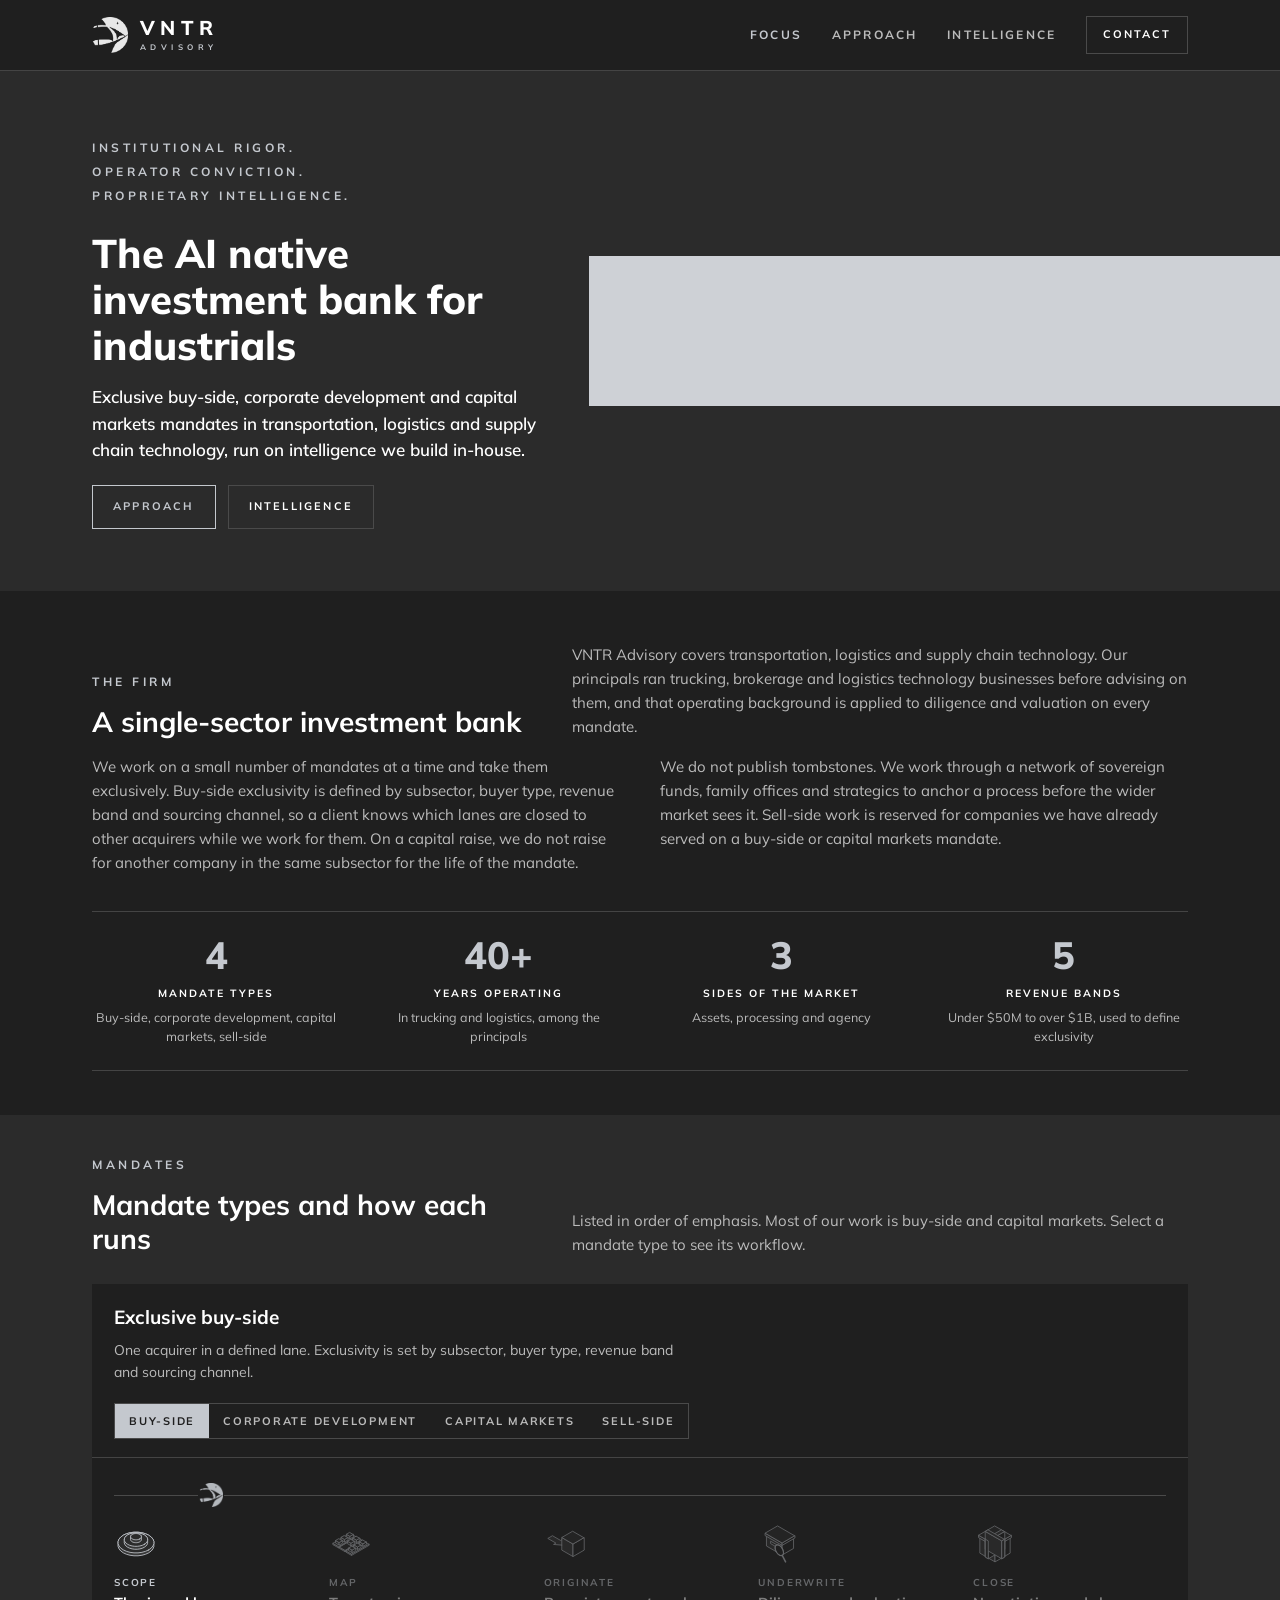
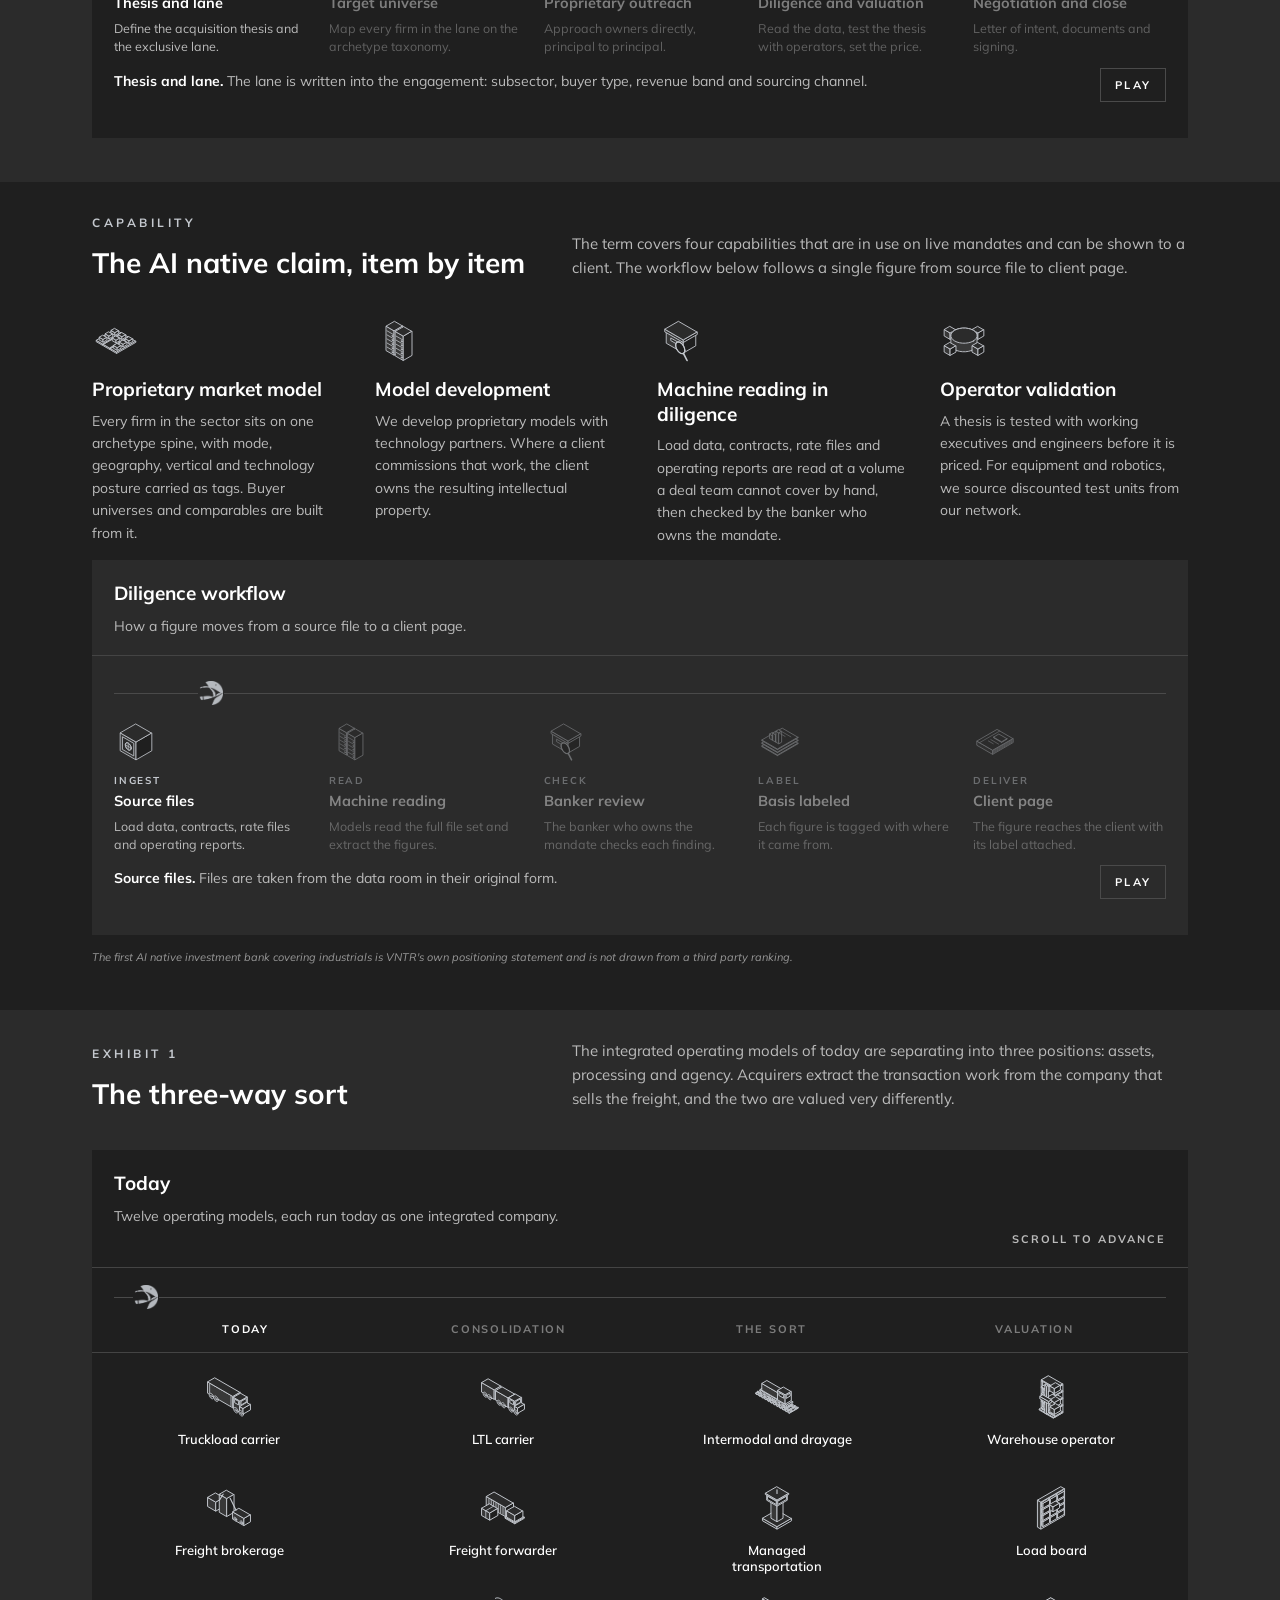
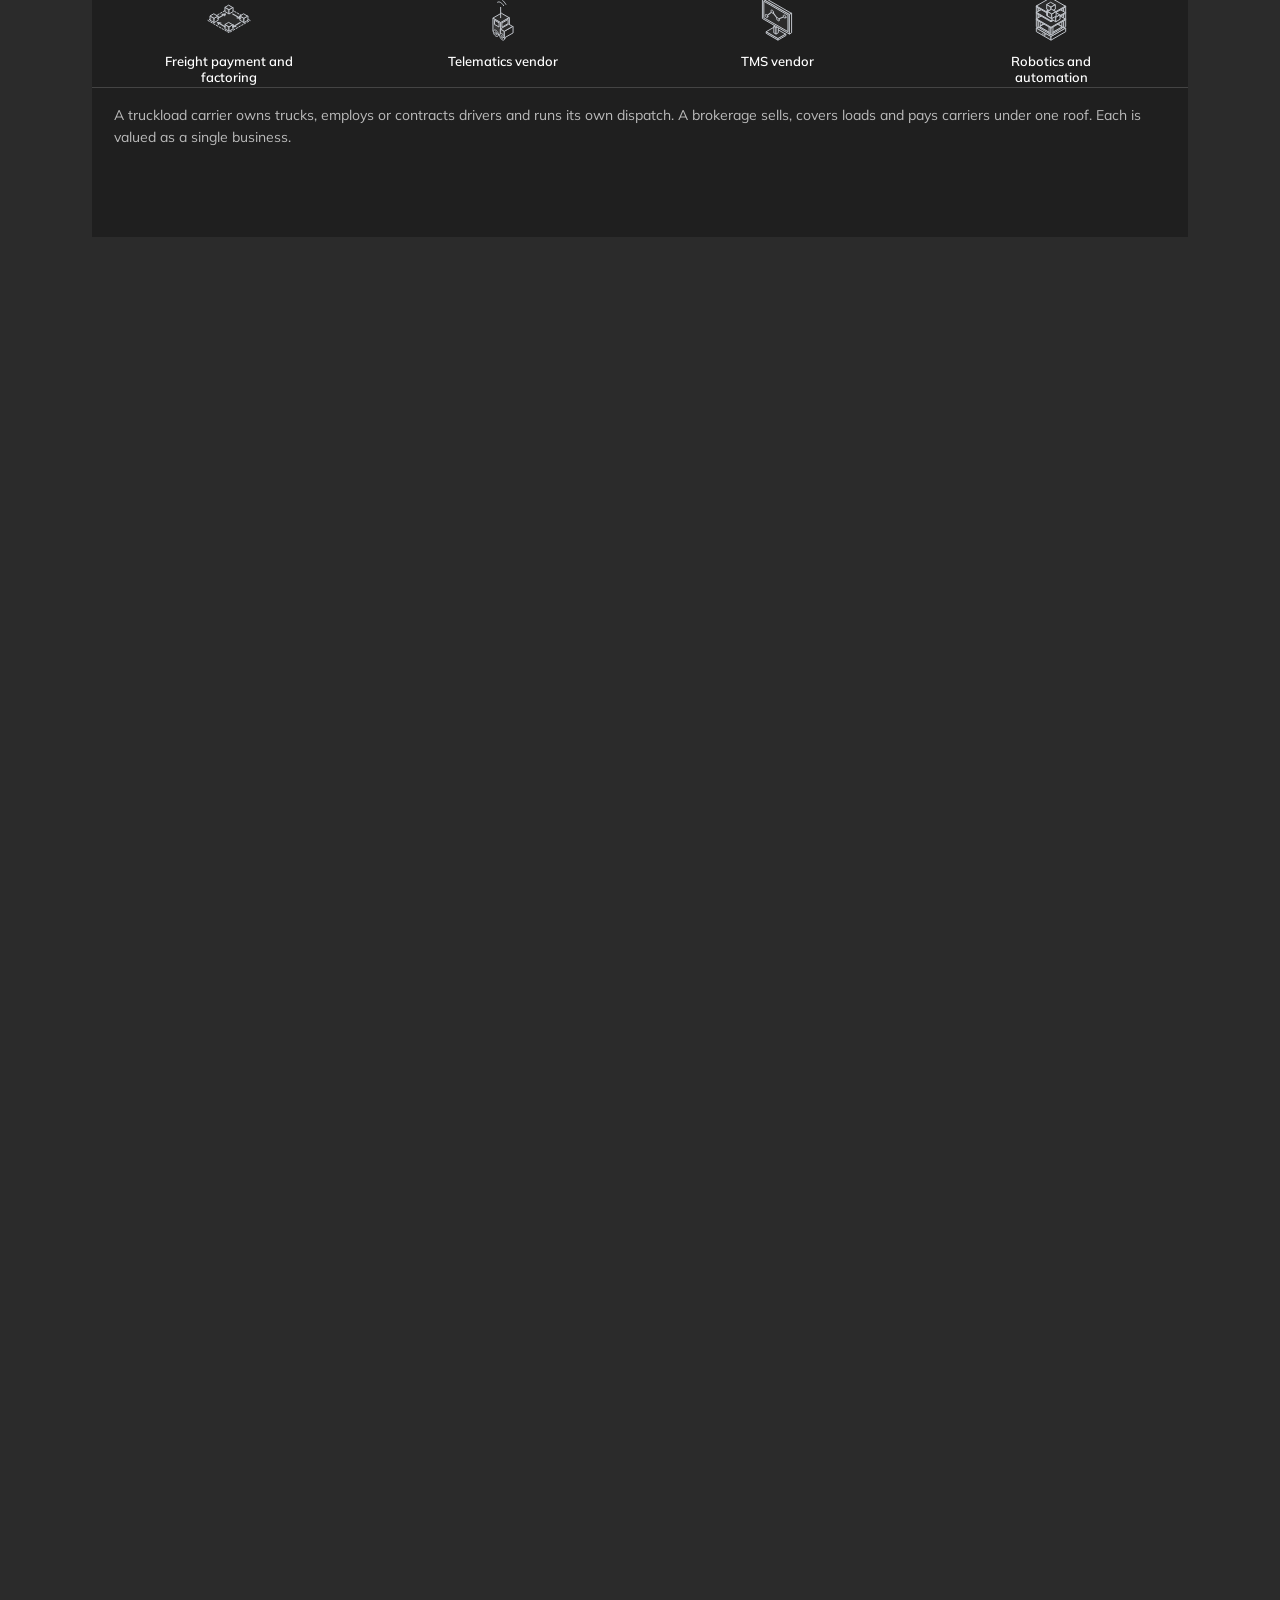
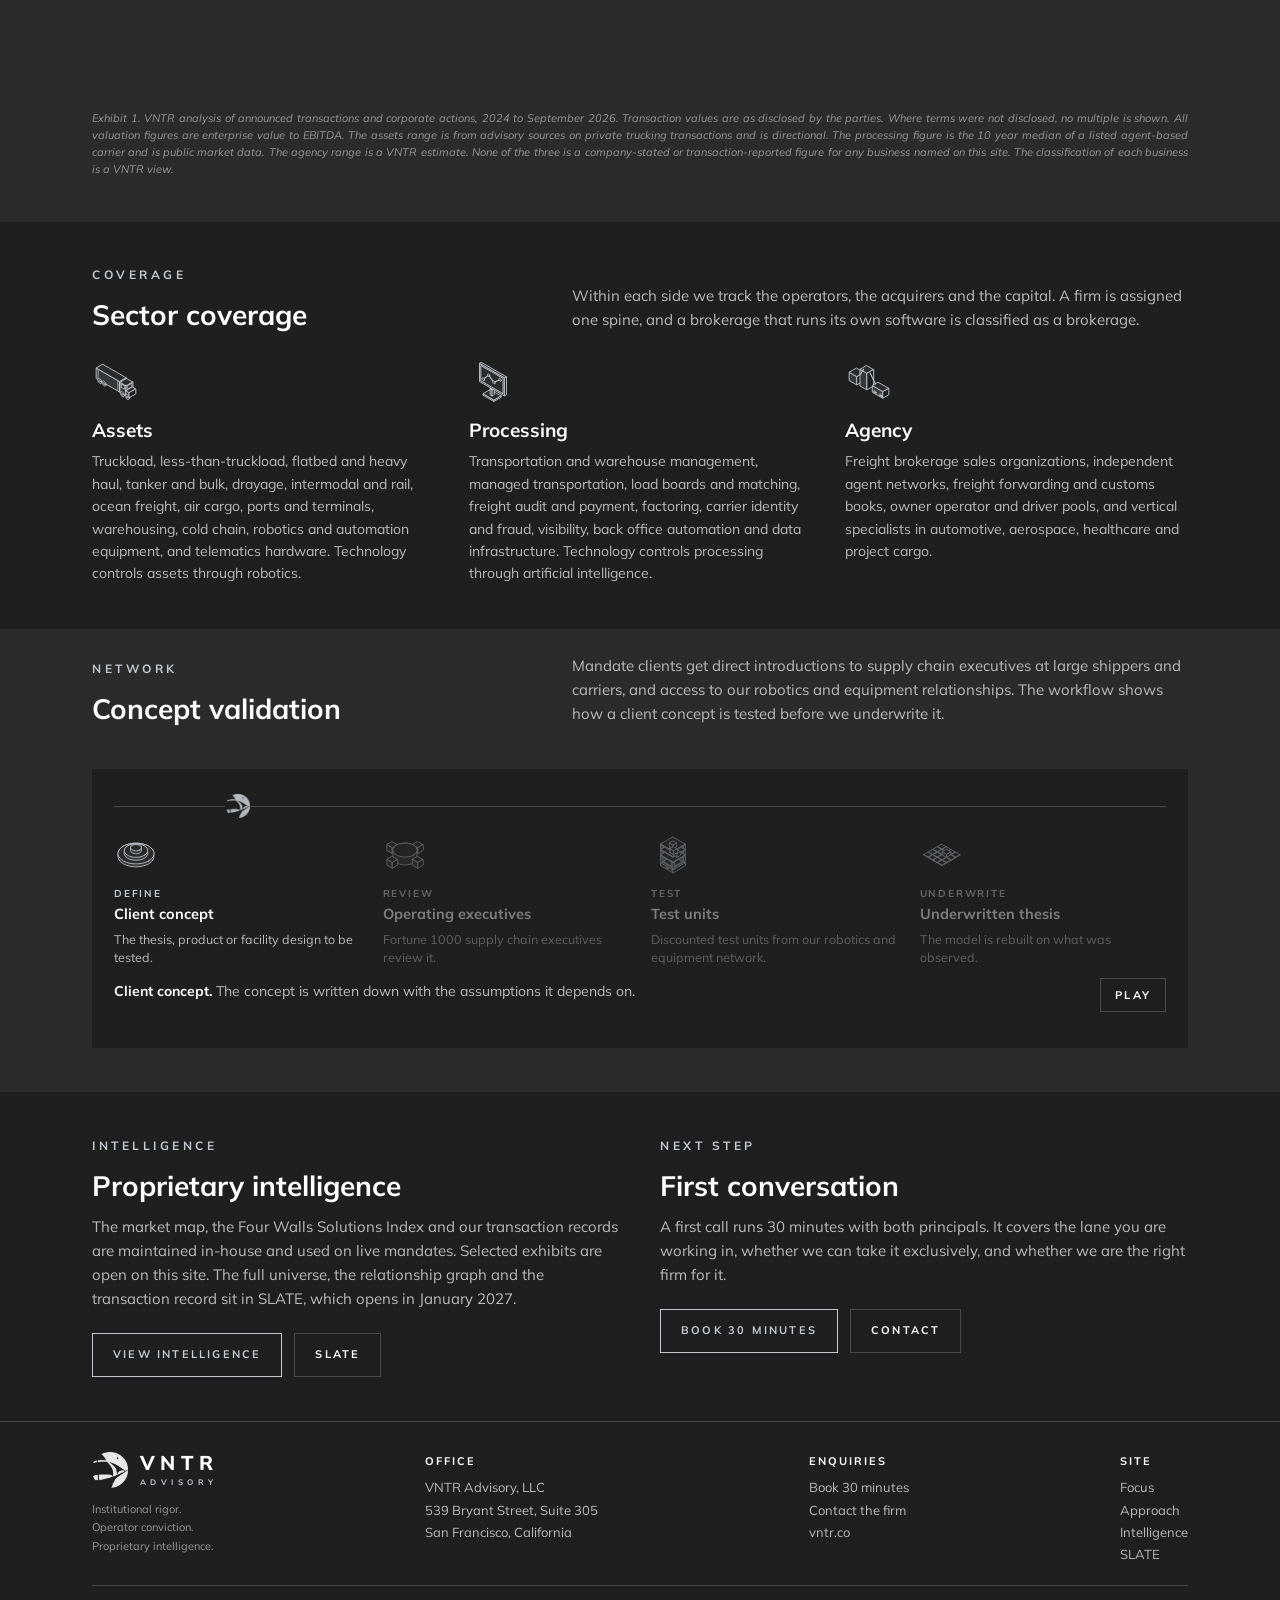
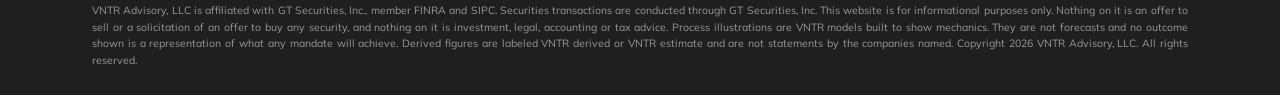
==== index.html @ df198f4b "Add files via upload" ====
<!DOCTYPE html>
<html lang="en">
<head>
<meta charset="utf-8">
<meta name="viewport" content="width=device-width, initial-scale=1">
<title>VNTR Advisory</title>
<meta name="description" content="VNTR Advisory is an AI native investment bank covering industrials: transportation, logistics and supply chain technology. Exclusive buy-side, corporate development and capital markets mandates.">
<meta name="author" content="VNTR Advisory, LLC">
<link rel="icon" href="assets/logos/vntr_emblem_platinum.png">
<link rel="stylesheet" href="site.css">
</head>
<body>
<header class="nav"></header>

<div class="hero" id="hero">
  <div class="hero-ship" id="hero-ship"><video src="assets/motion/vntr_ship_rotating.mp4" autoplay muted loop playsinline></video><span class="tint"></span></div>
  <div class="hero-in">
    <div class="hero-copy" id="hero-copy">
      <p class="tag"><span>Institutional rigor.</span><span>Operator conviction.</span><span>Proprietary intelligence.</span></p>
      <h1>The AI native investment bank for industrials</h1>
      <p class="lead">Exclusive buy-side, corporate development and capital markets mandates in transportation, logistics and supply chain technology, run on intelligence we build in-house.</p>
      <div class="btns">
        <a class="btn" href="approach.html">Approach</a>
        <a class="btn q" href="intelligence.html">Intelligence</a>
      </div>
    </div>
  </div>
</div>

<section class="g-ink">
  <div class="wrap">
    <div class="head">
      <div><p class="label">The firm</p><h2>A single-sector investment bank</h2></div>
      <div><p>VNTR Advisory covers transportation, logistics and supply chain technology. Our principals ran trucking, brokerage and logistics technology businesses before advising on them, and that operating background is applied to diligence and valuation on every mandate.</p></div>
    </div>
    <div class="two">
      <p>We work on a small number of mandates at a time and take them exclusively. Buy-side exclusivity is defined by subsector, buyer type, revenue band and sourcing channel, so a client knows which lanes are closed to other acquirers while we work for them. On a capital raise, we do not raise for another company in the same subsector for the life of the mandate.</p>
      <p>We do not publish tombstones. We work through a network of sovereign funds, family offices and strategics to anchor a process before the wider market sees it. Sell-side work is reserved for companies we have already served on a buy-side or capital markets mandate.</p>
    </div>
    <div class="row c4 stats" style="margin-top:22px">
      <div class="pn stat"><div class="n" data-count="4">4</div><div class="l">Mandate types</div><div class="d">Buy-side, corporate development, capital markets, sell-side</div></div>
      <div class="pn stat"><div class="n" data-count="40" data-suffix="+">40+</div><div class="l">Years operating</div><div class="d">In trucking and logistics, among the principals</div></div>
      <div class="pn stat"><div class="n" data-count="3">3</div><div class="l">Sides of the market</div><div class="d">Assets, processing and agency</div></div>
      <div class="pn stat"><div class="n" data-count="5">5</div><div class="l">Revenue bands</div><div class="d">Under $50M to over $1B, used to define exclusivity</div></div>
    </div>
  </div>
</section>

<section class="g-char">
  <div class="wrap">
    <div class="head">
      <div><p class="label">Mandates</p><h2>Mandate types and how each runs</h2></div>
      <div><p>Listed in order of emphasis. Most of our work is buy-side and capital markets. Select a mandate type to see its workflow.</p></div>
    </div>
    <div class="ex">
      <div class="ex-head">
        <div><div class="ex-title" id="md-title">Exclusive buy-side</div><div class="ex-cap" id="md-cap"></div></div>
        <div class="seg" id="md-tabs">
          <button data-m="buy" class="on">Buy-side</button>
          <button data-m="corp">Corporate development</button>
          <button data-m="cap">Capital markets</button>
          <button data-m="sell">Sell-side</button>
        </div>
      </div>
      <div class="ex-body"><div id="md-flow"></div></div>
    </div>
  </div>
</section>

<section class="g-ink">
  <div class="wrap">
    <div class="head">
      <div><p class="label">Capability</p><h2>The AI native claim, item by item</h2></div>
      <div><p>The term covers four capabilities that are in use on live mandates and can be shown to a client. The workflow below follows a single figure from source file to client page.</p></div>
    </div>
    <div class="row c4">
      <div class="pn"><img class="ic" src="assets/icons/market-map.svg" alt=""><h3>Proprietary market model</h3><p>Every firm in the sector sits on one archetype spine, with mode, geography, vertical and technology posture carried as tags. Buyer universes and comparables are built from it.</p></div>
      <div class="pn"><img class="ic" src="assets/icons/ai-and-data-infrastructure.svg" alt=""><h3>Model development</h3><p>We develop proprietary models with technology partners. Where a client commissions that work, the client owns the resulting intellectual property.</p></div>
      <div class="pn"><img class="ic" src="assets/icons/due-diligence.svg" alt=""><h3>Machine reading in diligence</h3><p>Load data, contracts, rate files and operating reports are read at a volume a deal team cannot cover by hand, then checked by the banker who owns the mandate.</p></div>
      <div class="pn"><img class="ic" src="assets/icons/management-meeting.svg" alt=""><h3>Operator validation</h3><p>A thesis is tested with working executives and engineers before it is priced. For equipment and robotics, we source discounted test units from our network.</p></div>
    </div>
    <div class="ex" style="margin-top:14px">
      <div class="ex-head"><div><div class="ex-title">Diligence workflow</div><div class="ex-cap" style="min-height:0">How a figure moves from a source file to a client page.</div></div></div>
      <div class="ex-body"><div id="dd-flow"></div></div>
    </div>
    <p class="src">The first AI native investment bank covering industrials is VNTR's own positioning statement and is not drawn from a third party ranking.</p>
  </div>
</section>

<section class="g-char" id="sort-sec">
  <div class="wrap">
    <div class="head">
      <div><p class="label">Exhibit 1</p><h2>The three-way sort</h2></div>
      <div><p>The integrated operating models of today are separating into three positions: assets, processing and agency. Acquirers extract the transaction work from the company that sells the freight, and the two are valued very differently.</p></div>
    </div>
  </div>
  <div class="pin" id="sx-pin">
    <div class="pin-in"><div class="wrap">
      <div class="ex" id="sx">
        <div class="ex-head">
          <div><div class="ex-title" id="sx-title">Today</div><div class="ex-cap" id="sx-cap"></div></div>
          <div class="ctl">
            <span class="pin-hint">Scroll to advance</span>
            <button class="btn q pin-off-only" id="sx-play" style="padding:9px 14px">Play</button>
          </div>
        </div>
        <div class="sx-nav">
          <div class="flow-track" id="sx-track"><img class="flow-token" id="sx-token" src="assets/logos/vntr_emblem_platinum.png" alt=""></div>
          <div class="sx-labels" id="sx-steps">
            <button data-s="0" class="on">Today</button><button data-s="1">Consolidation</button><button data-s="2">The sort</button><button data-s="3">Valuation</button>
          </div>
        </div>
        <div class="sx-stage" id="sx-stage"></div>
        <div class="sx-foot" id="sx-foot"></div>
      </div>
    </div></div>
  </div>
  <div class="wrap">
    <p class="src">Exhibit 1. VNTR analysis of announced transactions and corporate actions, 2024 to September 2026. Transaction values are as disclosed by the parties. Where terms were not disclosed, no multiple is shown. All valuation figures are enterprise value to EBITDA. The assets range is from advisory sources on private trucking transactions and is directional. The processing figure is the 10 year median of a listed agent-based carrier and is public market data. The agency range is a VNTR estimate. None of the three is a company-stated or transaction-reported figure for any business named on this site. The classification of each business is a VNTR view.</p>
  </div>
</section>

<section class="g-ink">
  <div class="wrap">
    <div class="head">
      <div><p class="label">Coverage</p><h2>Sector coverage</h2></div>
      <div><p>Within each side we track the operators, the acquirers and the capital. A firm is assigned one spine, and a brokerage that runs its own software is classified as a brokerage.</p></div>
    </div>
    <div class="row c3">
      <div class="pn"><img class="ic" src="assets/icons/truckload.svg" alt=""><h3>Assets</h3><p>Truckload, less-than-truckload, flatbed and heavy haul, tanker and bulk, drayage, intermodal and rail, ocean freight, air cargo, ports and terminals, warehousing, cold chain, robotics and automation equipment, and telematics hardware. Technology controls assets through robotics.</p></div>
      <div class="pn"><img class="ic" src="assets/icons/transportation-management.svg" alt=""><h3>Processing</h3><p>Transportation and warehouse management, managed transportation, load boards and matching, freight audit and payment, factoring, carrier identity and fraud, visibility, back office automation and data infrastructure. Technology controls processing through artificial intelligence.</p></div>
      <div class="pn"><img class="ic" src="assets/icons/freight-brokerage-and-3pl.svg" alt=""><h3>Agency</h3><p>Freight brokerage sales organizations, independent agent networks, freight forwarding and customs books, owner operator and driver pools, and vertical specialists in automotive, aerospace, healthcare and project cargo.</p></div>
    </div>
  </div>
</section>

<section class="g-char">
  <div class="wrap">
    <div class="head">
      <div><p class="label">Network</p><h2>Concept validation</h2></div>
      <div><p>Mandate clients get direct introductions to supply chain executives at large shippers and carriers, and access to our robotics and equipment relationships. The workflow shows how a client concept is tested before we underwrite it.</p></div>
    </div>
    <div class="ex">
      <div class="ex-body"><div id="val-flow"></div></div>
    </div>
  </div>
</section>

<section class="g-ink" id="cta">
  <div class="wrap">
    <div class="two">
      <div>
        <p class="label">Intelligence</p>
        <h2>Proprietary intelligence</h2>
        <p>The market map, the Four Walls Solutions Index and our transaction records are maintained in-house and used on live mandates. Selected exhibits are open on this site. The full universe, the relationship graph and the transaction record sit in SLATE, which opens in January 2027.</p>
        <div class="btns"><a class="btn" href="intelligence.html">View intelligence</a><a class="btn q" href="https://slate.vntr.co">SLATE</a></div>
      </div>
      <div>
        <p class="label">Next step</p>
        <h2>First conversation</h2>
        <p>A first call runs 30 minutes with both principals. It covers the lane you are working in, whether we can take it exclusively, and whether we are the right firm for it.</p>
        <div class="btns"><a class="btn" id="book" href="#">Book 30 minutes</a><a class="btn q" href="contact.html">Contact</a></div>
      </div>
    </div>
  </div>
</section>

<footer></footer>
<script src="site.js"></script>
<script src="home.js"></script>
</body>
</html>
---- site.css ----
@import url('https://fonts.googleapis.com/css2?family=Mulish:ital,wght@0,400;0,600;0,700;0,800;1,400&display=swap');

:root{
  --ink:#1F1F1F; --charcoal:#2B2B2B; --panel:#383838; --platinum:#C4C8CE; --pewter:#6E737B;
  --graphite:#4A4A4A; --white:#FFFFFF; --lgray:#BBBBBB; --mgray:#999999; --rule:#444444;
  --maxw:1160px; --gap:14px;
}
*{box-sizing:border-box}
html{scroll-behavior:smooth; overflow-x:clip}
body{margin:0; background:var(--ink); color:var(--white); font-family:'Mulish',Calibri,sans-serif;
  font-size:15px; line-height:1.6; font-weight:400; -webkit-font-smoothing:antialiased}
img,svg,video{display:block; max-width:100%}
a{color:inherit; text-decoration:none}
.wrap{max-width:var(--maxw); margin:0 auto; padding:0 32px}

/* type scale: brand web table */
h1{font-size:40px; font-weight:800; line-height:1.15; margin:0 0 16px}
h2{font-size:28px; font-weight:700; line-height:1.22; margin:0 0 12px}
h3{font-size:19px; font-weight:700; line-height:1.3; margin:0 0 8px}
p{margin:0 0 14px; color:var(--lgray)}
.label{font-size:12px; font-weight:700; letter-spacing:3.5px; text-transform:uppercase; color:var(--platinum); margin:0 0 14px}
.lead{font-size:17px; font-weight:600; color:var(--white); line-height:1.55}
.cap{font-size:11px; color:var(--mgray); line-height:1.55}
strong,b{color:var(--white); font-weight:700}
/* footnotes, sources, disclosures: full measure, justified */
.src{font-size:11px; font-style:italic; color:var(--mgray); line-height:1.55; margin:14px 0 0;
  text-align:justify; hyphens:auto; -webkit-hyphens:auto; max-width:none}

/* grounds alternate charcoal and ink */
section{padding:44px 0}
.g-char{background:var(--charcoal)}
.g-ink{background:var(--ink)}
.head{display:grid; grid-template-columns:5fr 7fr; gap:40px; align-items:end; margin-bottom:24px}
.head h2{margin:0}
.head-d{display:grid; grid-template-columns:5fr 7fr; gap:40px; align-items:end; grid-column:1 / -1; will-change:transform}
.head p:last-child{margin-bottom:0}
.two{display:grid; grid-template-columns:1fr 1fr; gap:40px; align-items:start}

/* panels: whitespace separates, no hairline grids */
.row{display:grid; gap:var(--gap)}
.c2{grid-template-columns:repeat(2,1fr)} .c3{grid-template-columns:repeat(3,1fr)} .c4{grid-template-columns:repeat(4,1fr)}
.pn{background:var(--panel); padding:22px}
.g-char .pn.dk, .pn.dk{background:var(--ink)}
.pn p{font-size:14px; margin:0; color:var(--lgray)}
.pn .ic{width:44px; height:44px; margin-bottom:14px}
.pn .cap{color:var(--lgray)}

/* stat tiles: centered */
.stat{text-align:center; padding:24px 18px}
.stat .n{font-size:38px; font-weight:800; color:var(--platinum); line-height:1.05}
.stat .l{font-size:10.5px; font-weight:700; letter-spacing:2px; text-transform:uppercase; color:var(--white); margin-top:10px}
.stat .d{font-size:12.5px; color:var(--lgray); margin-top:6px; line-height:1.5}

/* emblem bullets */
.bul{display:flex; gap:12px; align-items:flex-start; margin-bottom:16px}
.bul:last-child{margin-bottom:0}
.bul img{width:11px; height:11px; margin-top:6px; flex:none}
.bul b{display:block}
.bul span{font-size:14px; color:var(--lgray)}

/* buttons */
.btn{display:inline-block; border:1px solid var(--platinum); color:var(--platinum); background:none; cursor:pointer;
  font-family:inherit; font-size:11px; font-weight:700; letter-spacing:.2em; text-transform:uppercase; padding:12px 20px}
.btn:hover{background:var(--platinum); color:var(--ink)}
.btn.q{border-color:var(--graphite); color:var(--white)}
.btn.q:hover{background:none; border-color:var(--platinum); color:var(--platinum)}
.btns{display:flex; gap:12px; flex-wrap:wrap; margin-top:22px}
.seg{display:inline-flex; flex-wrap:wrap; border:1px solid var(--graphite)}
.seg button{background:none; border:none; cursor:pointer; font-family:inherit; color:var(--lgray);
  font-size:11px; font-weight:700; letter-spacing:.16em; text-transform:uppercase; padding:10px 14px}
.seg button.on{background:var(--platinum); color:var(--ink)}
.ctl{display:flex; gap:10px; flex-wrap:wrap; align-items:center}

/* nav */
header.nav{position:sticky; top:0; z-index:50; background:var(--ink); border-bottom:1px solid var(--rule)}
.nav-in{max-width:var(--maxw); margin:0 auto; padding:16px 32px; display:flex; justify-content:space-between; align-items:center}
.nav-links{display:flex; gap:30px; align-items:center}
.nav-links a{font-size:12px; font-weight:700; letter-spacing:.18em; text-transform:uppercase; color:var(--lgray)}
.nav-links a:hover{color:var(--white)} .nav-links a.on{color:var(--platinum)}
.nav-links a.cta{border:1px solid var(--graphite); padding:9px 16px; color:var(--white); font-size:11px}
.nav-links a.cta:hover{border-color:var(--platinum)}
.nav-toggle{display:none; background:none; border:1px solid var(--graphite); color:var(--white); font-family:inherit;
  font-size:11px; font-weight:700; letter-spacing:.16em; text-transform:uppercase; padding:8px 12px; cursor:pointer}
.lockup{display:flex; align-items:center; gap:12px}
.lockup img{width:36px; height:36px}
.lk{display:inline-flex; flex-direction:column}
.lk-v{font-size:20px; font-weight:800; letter-spacing:.27em; margin-right:-.27em; line-height:1; color:var(--white)}
.lk-a{display:flex; justify-content:space-between; margin-top:5px; font-size:8px; font-weight:700; line-height:1; color:var(--platinum)}

/* hero */
.hero{position:relative; background:var(--charcoal); overflow:hidden}
.hero-in{position:relative; max-width:var(--maxw); margin:0 auto; padding:64px 32px 60px; min-height:520px; display:flex; align-items:center}
.hero-copy{max-width:42%; position:relative; z-index:2}
.hero .tag{font-size:12px; font-weight:700; letter-spacing:3.5px; text-transform:uppercase; color:var(--platinum); line-height:2; margin:0 0 22px}
.hero .tag span{display:block}
.hero-ship{position:absolute; right:0; top:50%; transform:translateY(-50%); width:54%; isolation:isolate; mix-blend-mode:screen; pointer-events:none}
.hero-ship .tint{position:absolute; inset:0; background:var(--platinum); mix-blend-mode:multiply}

/* tables */
.tscroll{overflow-x:auto}
table{width:100%; border-collapse:collapse; font-size:13.5px}
th{text-align:left; font-size:11px; font-weight:700; letter-spacing:1.6px; text-transform:uppercase; color:var(--platinum);
  padding:0 16px 10px 0; border-bottom:1px solid var(--graphite)}
td{padding:12px 16px 12px 0; border-bottom:1px solid var(--rule); color:var(--lgray); vertical-align:top}
td b{color:var(--white)}

/* exhibit frame */
.ex{background:var(--ink)}
.g-ink .ex{background:var(--charcoal)}
.ex-head{padding:18px 22px; display:flex; justify-content:space-between; gap:20px; flex-wrap:wrap; align-items:flex-end; border-bottom:1px solid var(--rule)}
.ex-body{padding:22px}
.ex-cap{font-size:14px; color:var(--lgray); max-width:70ch; min-height:44px}
.ex-title{font-size:19px; font-weight:700; margin:0 0 6px}

/* workflow animation */
.flow-track{position:relative; height:30px; margin:0 0 12px}
.flow-track::before{content:""; position:absolute; left:0; right:0; top:50%; height:1px; background:var(--graphite)}
.flow-token{position:absolute; top:50%; width:26px; height:26px; transform:translate(-50%,-50%); transition:left .8s cubic-bezier(.4,0,.2,1);
  background:var(--ink); padding:1px}
.g-ink .flow-token{background:var(--charcoal)}
.flow-steps{display:grid; gap:10px}
.fs{background:var(--panel); padding:16px 14px; border:1px solid var(--panel); opacity:.55; cursor:pointer;
  transition:opacity .45s ease, border-color .45s ease; text-align:left; font-family:inherit; color:inherit}
.fs.seen{opacity:.8}
.fs.on{opacity:1; border-color:var(--platinum)}
.fs img{width:40px; height:40px; margin-bottom:10px}
.fs .tg{font-size:10px; font-weight:700; letter-spacing:1.8px; text-transform:uppercase; color:var(--platinum); margin-bottom:5px}
.fs .nm{font-size:14.5px; font-weight:700; color:var(--white); line-height:1.3}
.fs .ds{font-size:12.5px; color:var(--lgray); margin-top:6px; line-height:1.45}
.flow-note{margin-top:14px; font-size:14px; color:var(--white); min-height:46px}
.flow-note span{color:var(--lgray)}

/* three-way sort */
.sx-stage{position:relative; z-index:2; width:100%; overflow:hidden; transition:height .6s ease; transform-origin:50% 50%; will-change:transform}
.sx-colh{position:absolute; top:0; padding:16px 16px 0; opacity:0; transition:opacity .5s ease}
.sx-colh.on{opacity:1}
.sx-colh b{display:block; font-size:12px; letter-spacing:3.5px; text-transform:uppercase; color:var(--platinum)}
.sx-colh i{display:block; font-style:normal; font-size:12px; color:var(--lgray); margin-top:6px; line-height:1.45}
.sx-band{position:absolute; top:0; bottom:0; background:var(--panel); opacity:0; transition:opacity .5s ease, left .9s cubic-bezier(.4,0,.2,1), width .9s cubic-bezier(.4,0,.2,1), top .9s ease, height .9s ease}
.sx-band.on{opacity:1}
.sx-node{position:absolute; left:0; top:0; width:104px; margin-left:-52px; text-align:center; opacity:0;
  transition:transform 1s cubic-bezier(.4,0,.2,1), opacity .55s ease}
.sx-node img{width:40px; height:40px; margin:0 auto 6px}
.sx-node span{display:block; font-size:11.5px; font-weight:600; line-height:1.25; color:var(--white)}
.sx-node em{display:block; font-style:normal; font-size:9px; font-weight:700; letter-spacing:1.6px; text-transform:uppercase;
  color:var(--platinum); margin-top:4px; opacity:0; transition:opacity .4s ease}
.sx-par{width:150px; margin-left:-75px; opacity:1}
.sx-par img{width:52px; height:52px; margin-bottom:8px}
.sx-par span{font-size:13px}
.sx-par.off{opacity:0}
.sx-kid.on{opacity:1}
.sx-kid.tagged em{opacity:1}
.sx-foot{padding:16px 22px; border-top:1px solid var(--rule)}
.sx-foot .row{gap:var(--gap)}
.sx-foot h4{font-size:11px; font-weight:700; letter-spacing:2.4px; text-transform:uppercase; color:var(--platinum); margin:0 0 12px}
.deal{font-size:12.5px; color:var(--lgray); line-height:1.5; margin-bottom:11px}
.deal:last-child{margin-bottom:0}
.deal b{display:block; font-size:13px}

/* release simulation */
.lane{padding:18px 0 0}
.lane-h{display:flex; justify-content:space-between; gap:18px; flex-wrap:wrap; align-items:baseline; margin-bottom:10px}
.lane-n{font-size:12px; font-weight:700; letter-spacing:3px; text-transform:uppercase; color:var(--white)}
.lane-s{font-size:13.5px; color:var(--lgray)}
.dots{display:flex; flex-wrap:wrap; gap:5px; margin-bottom:12px}
.dot{width:13px; height:13px; border:1px solid #3d3d3d}
.dot.s1{border-color:#5a5a5a; background:#484848}
.dot.s2{border-color:var(--pewter); background:var(--pewter)}
.dot.s3{border-color:var(--platinum); background:var(--platinum); box-shadow:inset 0 0 0 3px var(--ink)}
.dot.s4{border-color:var(--platinum); background:var(--platinum)}
.dot.s5{border-color:#50545a; background:#3f4348}
.legend{display:flex; gap:18px; flex-wrap:wrap; margin-top:16px}
.legend span{display:flex; gap:8px; align-items:center; font-size:11.5px; color:var(--lgray)}
input[type=range]{-webkit-appearance:none; appearance:none; width:100%; height:2px; background:var(--graphite); margin:6px 0 4px}
input[type=range]::-webkit-slider-thumb{-webkit-appearance:none; width:14px; height:14px; background:var(--platinum); cursor:pointer}
input[type=range]::-moz-range-thumb{width:14px; height:14px; background:var(--platinum); border:none; cursor:pointer}

/* market map */
.mm-col h4{font-size:12px; letter-spacing:3.5px; text-transform:uppercase; color:var(--platinum); margin:0 0 6px}
.mm-col .d{font-size:12.5px; color:var(--lgray); margin-bottom:12px; min-height:38px}
.mm-node{display:flex; align-items:center; gap:10px; width:100%; background:var(--panel); border:1px solid var(--panel); color:var(--white);
  font-family:inherit; font-size:13.5px; font-weight:600; padding:6px 12px 6px 8px; margin-bottom:6px; cursor:pointer; text-align:left}
.mm-node img{width:32px; height:32px; flex:none}
.mm-node.on{border-color:var(--platinum)}
.lockv{font-size:19px; font-weight:800; color:var(--platinum); filter:blur(5px); user-select:none; margin-top:6px}

/* footer */
footer{background:var(--ink); border-top:1px solid var(--rule); padding:30px 0 26px}
.ft{display:flex; justify-content:space-between; gap:36px; flex-wrap:wrap; margin-bottom:20px}
.ft .col{font-size:13px; color:var(--lgray); line-height:1.7}
.ft .col b{display:block; font-size:11px; letter-spacing:2px; text-transform:uppercase; margin-bottom:6px}
.ft .col a:hover{color:var(--white)}
.ft .tagl{font-size:11px; color:var(--mgray); line-height:1.7; margin-top:12px}
.disc{font-size:10.5px; color:var(--mgray); line-height:1.6; margin:16px 0 0; text-align:justify; hyphens:auto; -webkit-hyphens:auto}
.ft-rule{height:1px; background:var(--rule)}

@media (max-width:900px){
  .wrap,.nav-in{padding-left:20px; padding-right:20px}
  h1{font-size:31px} h2{font-size:23px}
  .head,.two,.c2,.c3,.c4{grid-template-columns:1fr}
  .head{gap:10px; align-items:start}
  .head-d{grid-template-columns:1fr; gap:10px}
  .hero{display:flex; flex-direction:column}
  .hero-ship{order:2}
  .hero-in{flex-direction:column; align-items:flex-start; padding:40px 20px 10px; min-height:0}
  .hero-copy{max-width:100%}
  .hero-ship{position:relative; top:auto; transform:none; width:100%; margin-top:20px}
  .nav-links{display:none}
  .nav-links.open{display:flex; flex-direction:column; align-items:flex-start; gap:16px; position:absolute; left:0; right:0; top:100%;
    background:var(--ink); border-bottom:1px solid var(--rule); padding:20px}
  .nav-toggle{display:block}
  section{padding:34px 0}
  .flow-track{display:none}
  .flow-steps{grid-template-columns:1fr !important}
  .fs{display:grid; grid-template-columns:40px 1fr; column-gap:12px; padding:12px}
  .fs img{margin:0; grid-row:1 / span 3}
  .tscroll table{min-width:640px}
}
@media (prefers-reduced-motion:reduce){
  .flow-token,.sx-node,.fs{transition:none}
}

/* ---------- scroll motion ---------- */
.rv{opacity:0; transform:translate3d(0,26px,0); transition:opacity .75s ease, transform .75s cubic-bezier(.2,.7,.2,1)}
.rv.in{opacity:1; transform:none}
.pin.pin-on .pin-in{position:sticky; top:76px}
.pin-hint{display:none; font-size:11px; font-weight:700; letter-spacing:2px; text-transform:uppercase; color:var(--lgray)}
.pin-on .pin-hint{display:block}
.pin-on .pin-off-only{display:none}
.depth-layer{position:absolute; pointer-events:none; will-change:transform}
.has-depth{position:relative; overflow:hidden}
.has-depth > .wrap{position:relative; z-index:1}

.note{display:flex; flex-direction:column}
.note .btns{margin-top:auto !important; padding-top:16px}

.sx-eq{display:grid; grid-template-columns:1fr auto 1fr auto 1fr; gap:10px; align-items:center}
.sx-join{font-size:10.5px; font-weight:700; letter-spacing:2px; text-transform:uppercase; color:var(--lgray); text-align:center; padding:0 6px}
@media (max-width:900px){ .sx-eq{grid-template-columns:1fr} .sx-join{padding:6px 0} }

.sx-nav{padding:14px 22px 12px; border-bottom:1px solid var(--rule)}
.sx-nav .flow-track{margin-bottom:6px}
.sx-labels{display:grid; grid-template-columns:repeat(4,1fr)}
.sx-labels button{background:none; border:none; cursor:pointer; font-family:inherit; font-size:11px; font-weight:700; letter-spacing:.16em;
  text-transform:uppercase; color:var(--lgray); padding:4px 0; text-align:center; opacity:.6; transition:opacity .4s ease, color .4s ease}
.sx-labels button.on{color:var(--white); opacity:1}
.pin-on .sx-nav .flow-token{transition:left .18s linear}
@media (max-width:900px){ .sx-nav .flow-track{display:block} .sx-labels button{font-size:9.5px; letter-spacing:.08em} }

.sx-side{position:absolute; top:0; text-align:center; padding:0 26px; opacity:0; pointer-events:none; transition:opacity .5s ease}
.sx-side.on{opacity:1; transition:opacity .7s ease .45s}
.sx-side img{width:72px; height:72px; margin:0 auto 12px}
.sx-side b{display:block; font-size:12px; letter-spacing:3.5px; text-transform:uppercase; color:var(--platinum)}
.sx-side p{font-size:13px; color:var(--lgray); margin:8px auto 12px; max-width:34ch; line-height:1.5; min-height:78px}
.sx-side .n{font-size:38px; font-weight:800; color:var(--platinum); line-height:1.05}
.sx-side .u{font-size:10.5px; font-weight:700; letter-spacing:2px; text-transform:uppercase; color:var(--white); margin-top:8px}

/* ---------- unboxed layout: icon, title and text on the ground, separated by whitespace ---------- */
.row{gap:30px 34px}
.pn, .g-char .pn.dk, .pn.dk{background:none; padding:0}
.pn .ic{width:48px; height:48px; margin-bottom:12px}
.stat{padding:0}
.stats{border-top:1px solid var(--rule); border-bottom:1px solid var(--rule); padding:24px 0}
.flow-steps{gap:22px}
.fs{background:none; border:none; padding:0; opacity:.42}
.fs.seen{opacity:.72}
.fs.on{opacity:1; border:none}
.fs img{width:44px; height:44px}
.mm-node{background:none; border:none; padding:3px 0; margin-bottom:4px; color:var(--lgray)}
.mm-node:hover{color:var(--white)}
.mm-node.on{color:var(--white); font-weight:800}
.mm-node.on img{opacity:1} .mm-node img{opacity:.7}
.sx-band{background:none}
.sx-colh{padding:14px 12px 0}
.lane .row{gap:10px 20px; margin-top:4px}
.note{padding-top:0}
@media (max-width:900px){ .fs{padding:0} .row{gap:22px} }
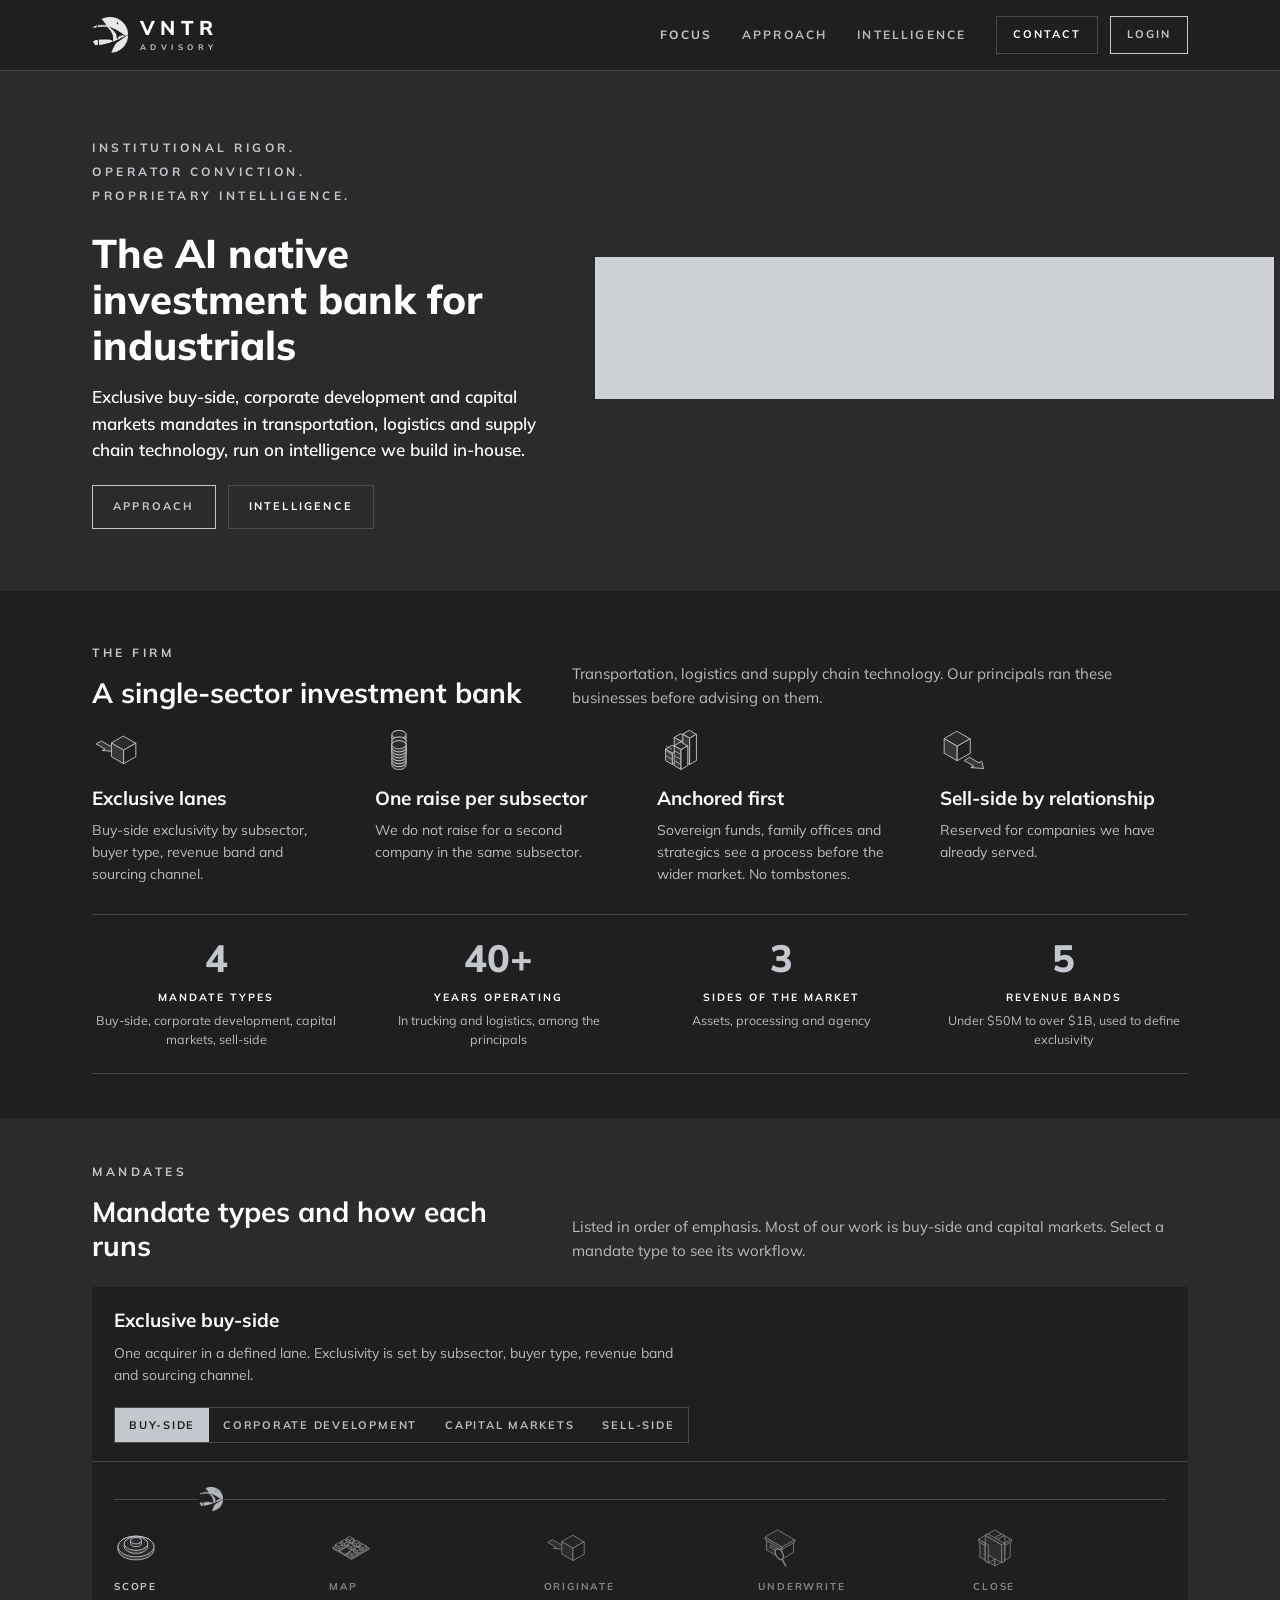
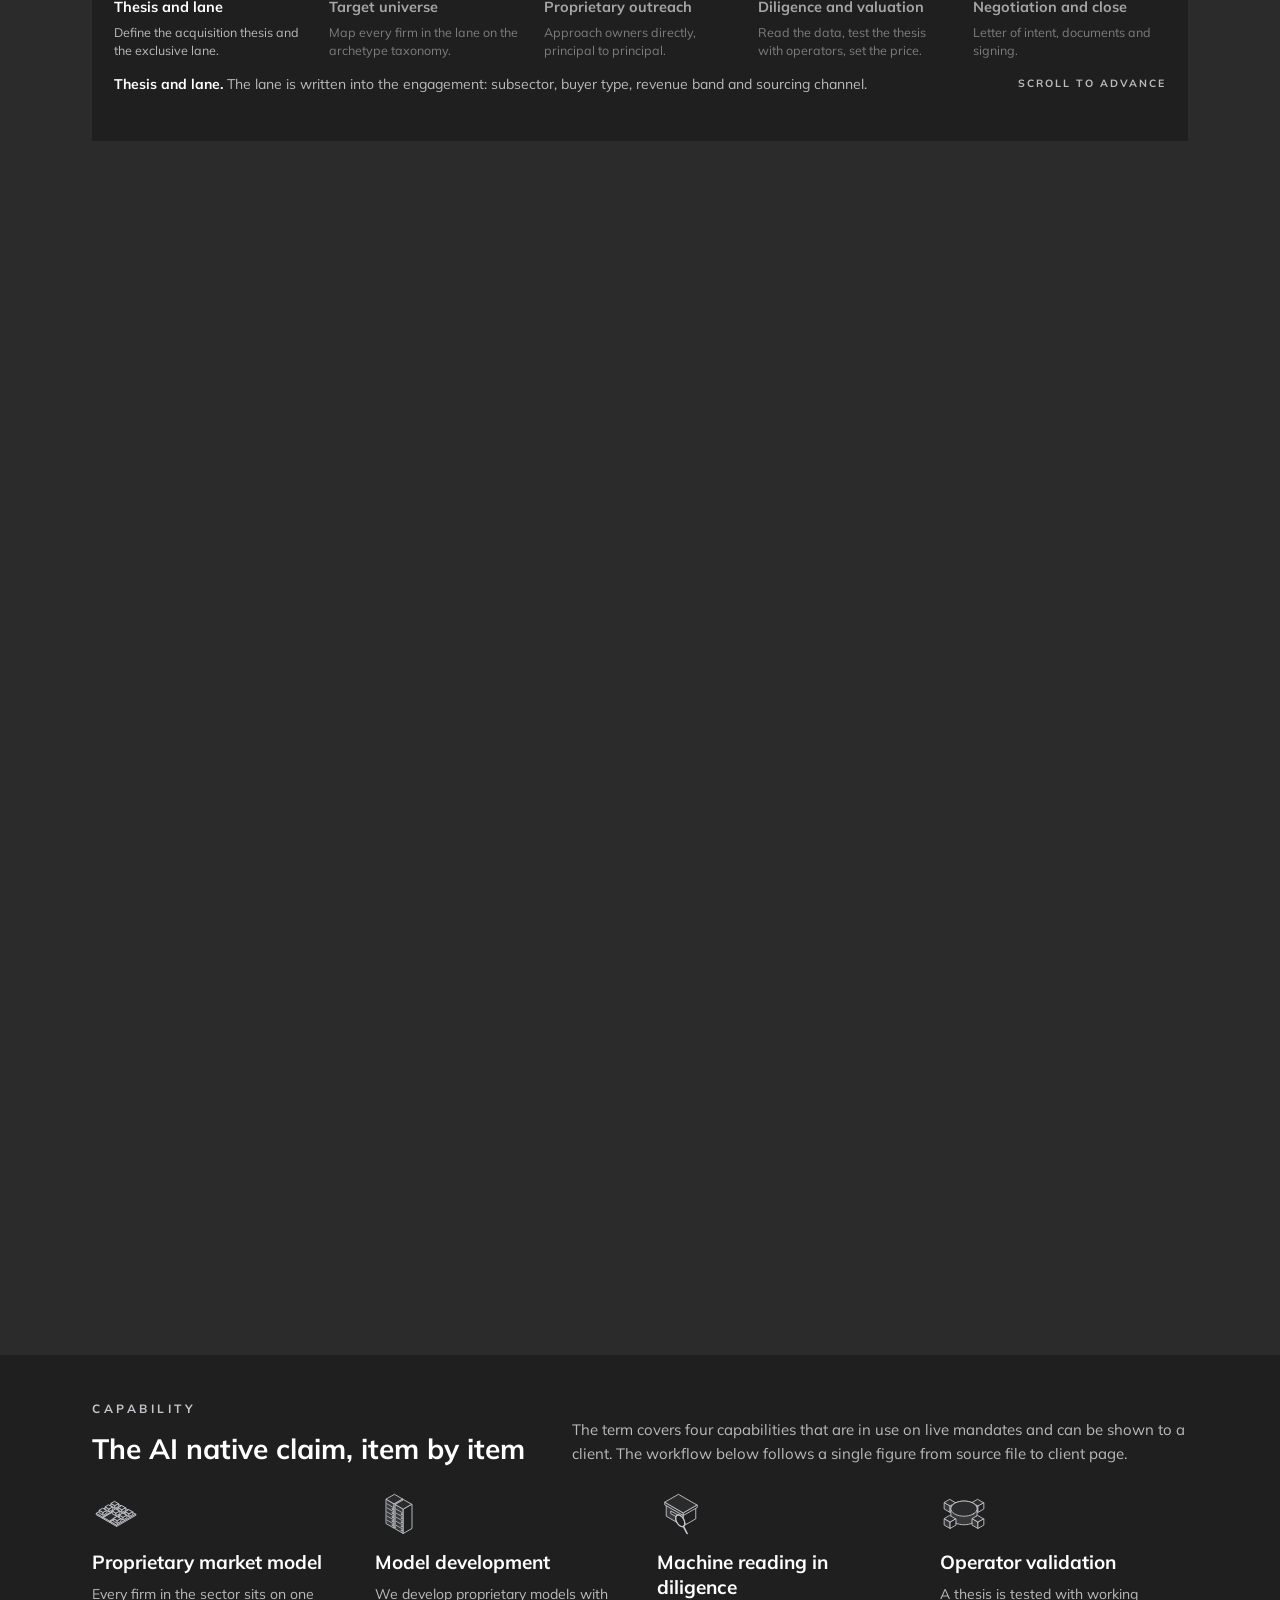
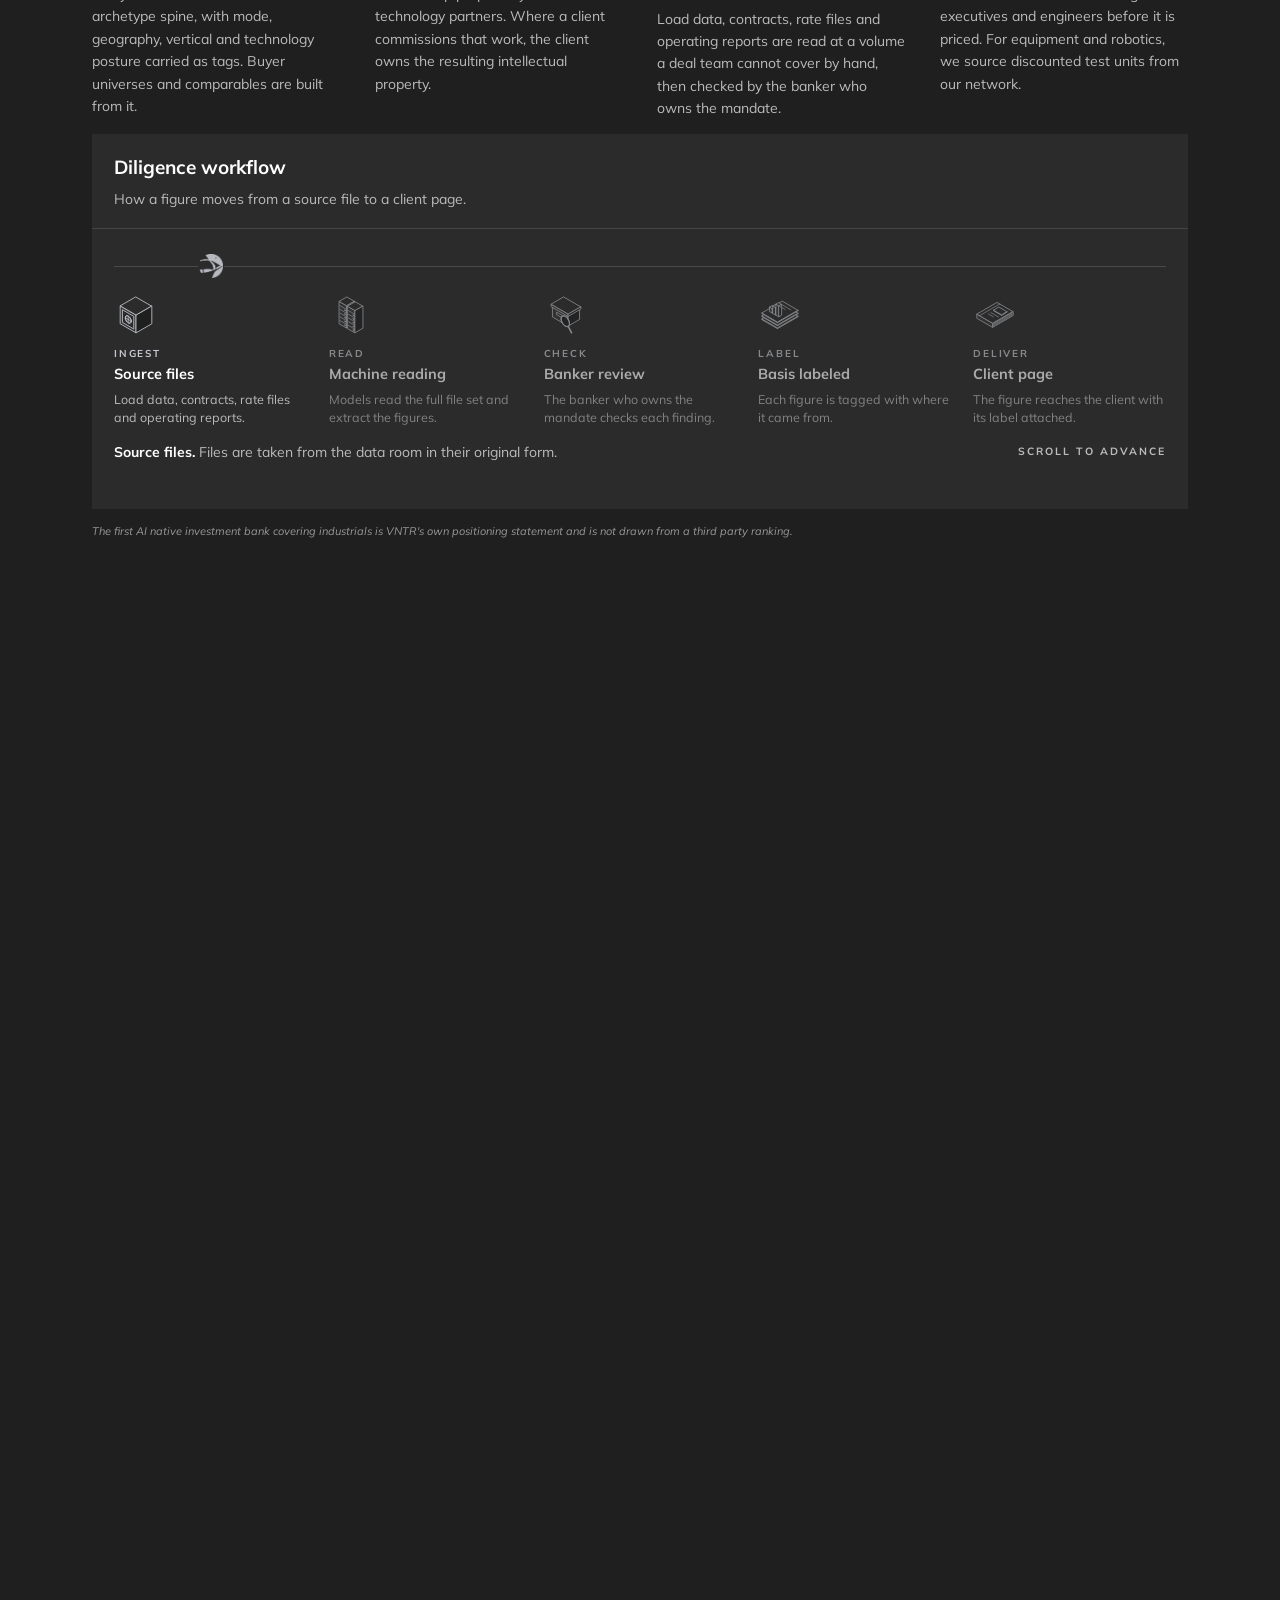
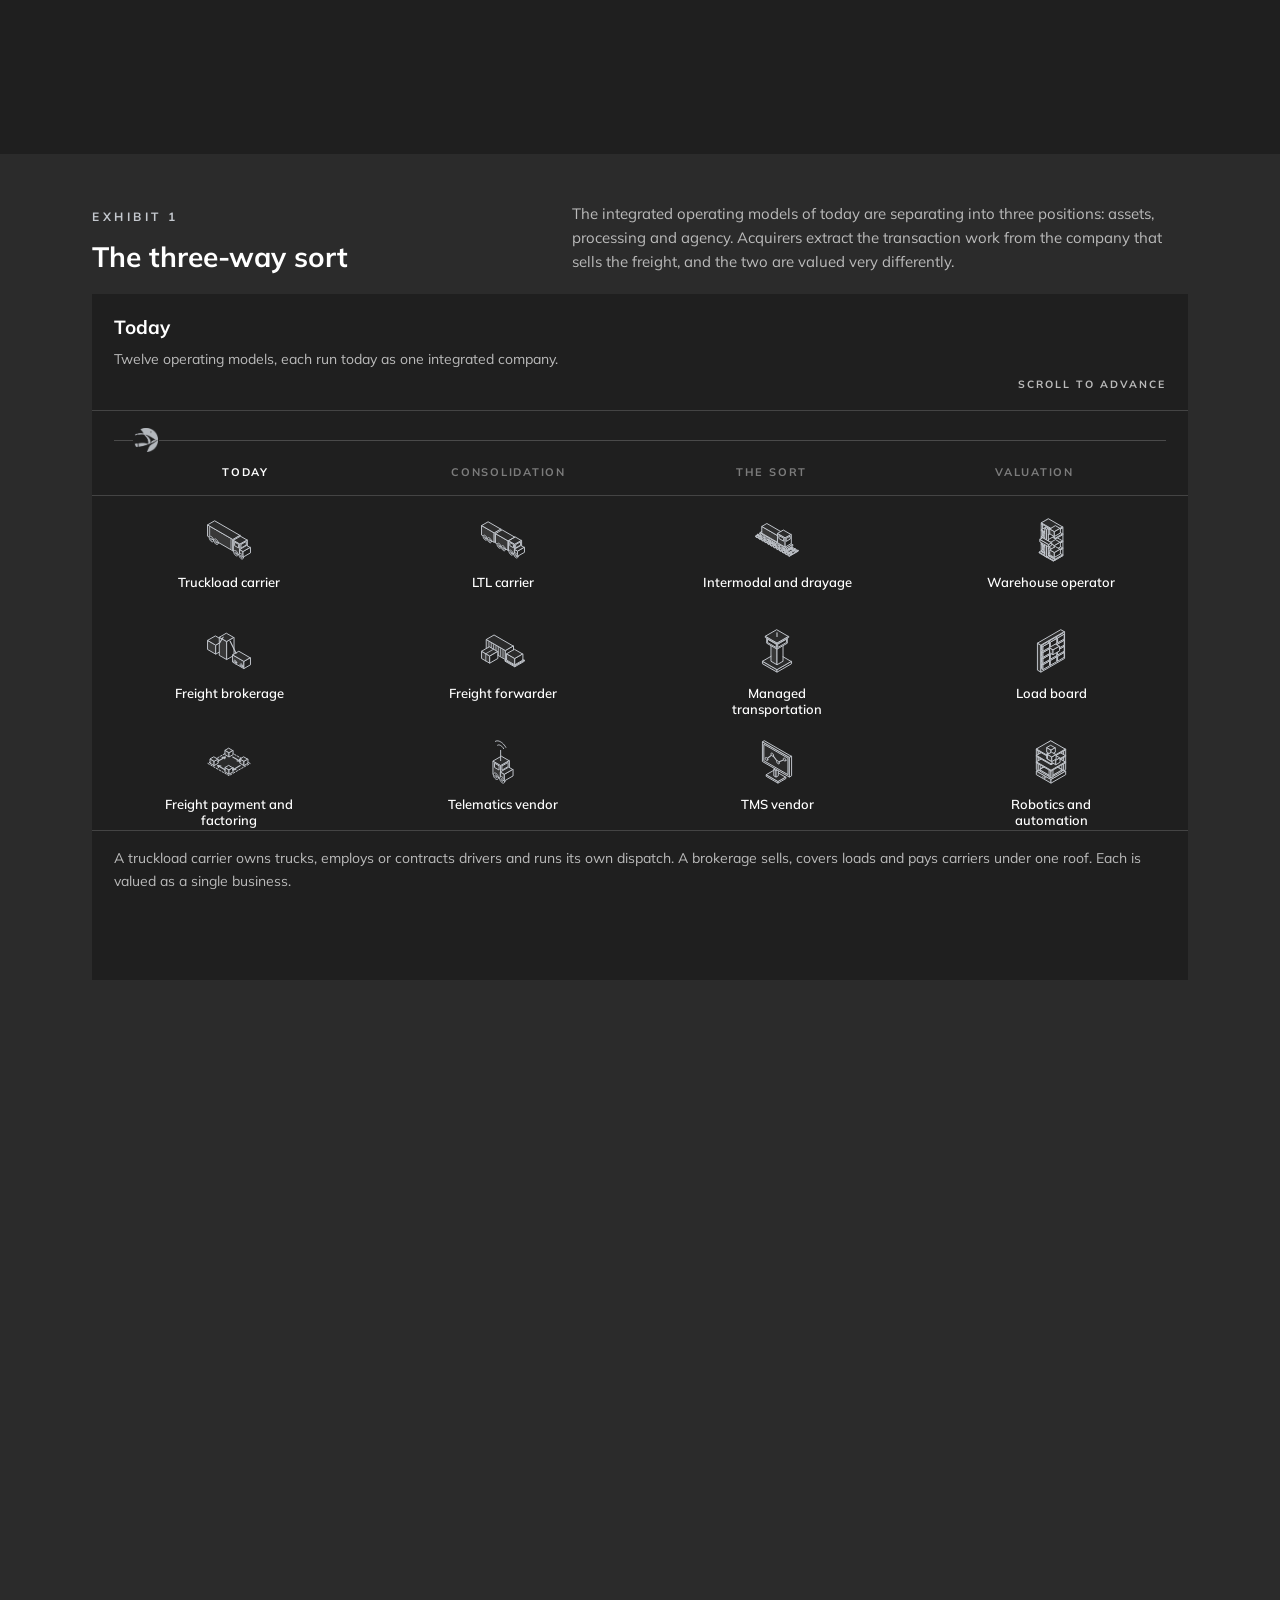
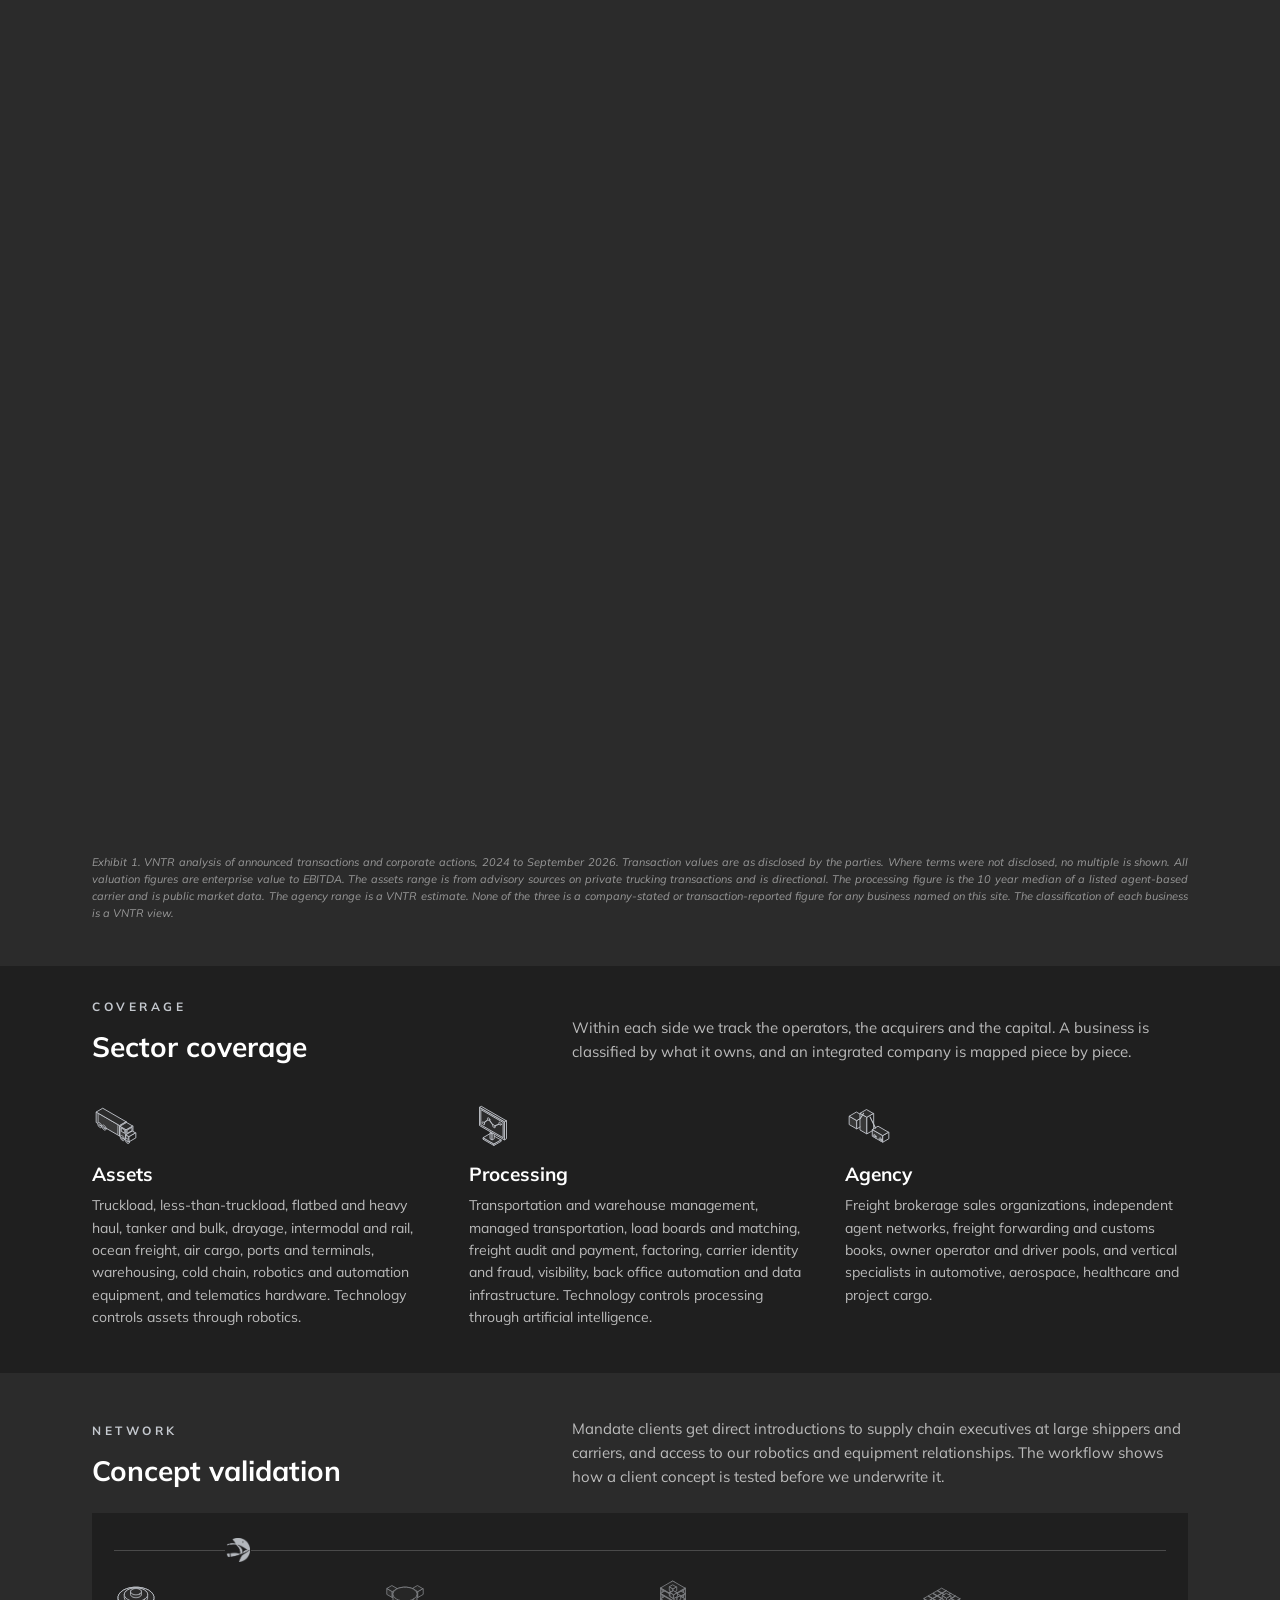
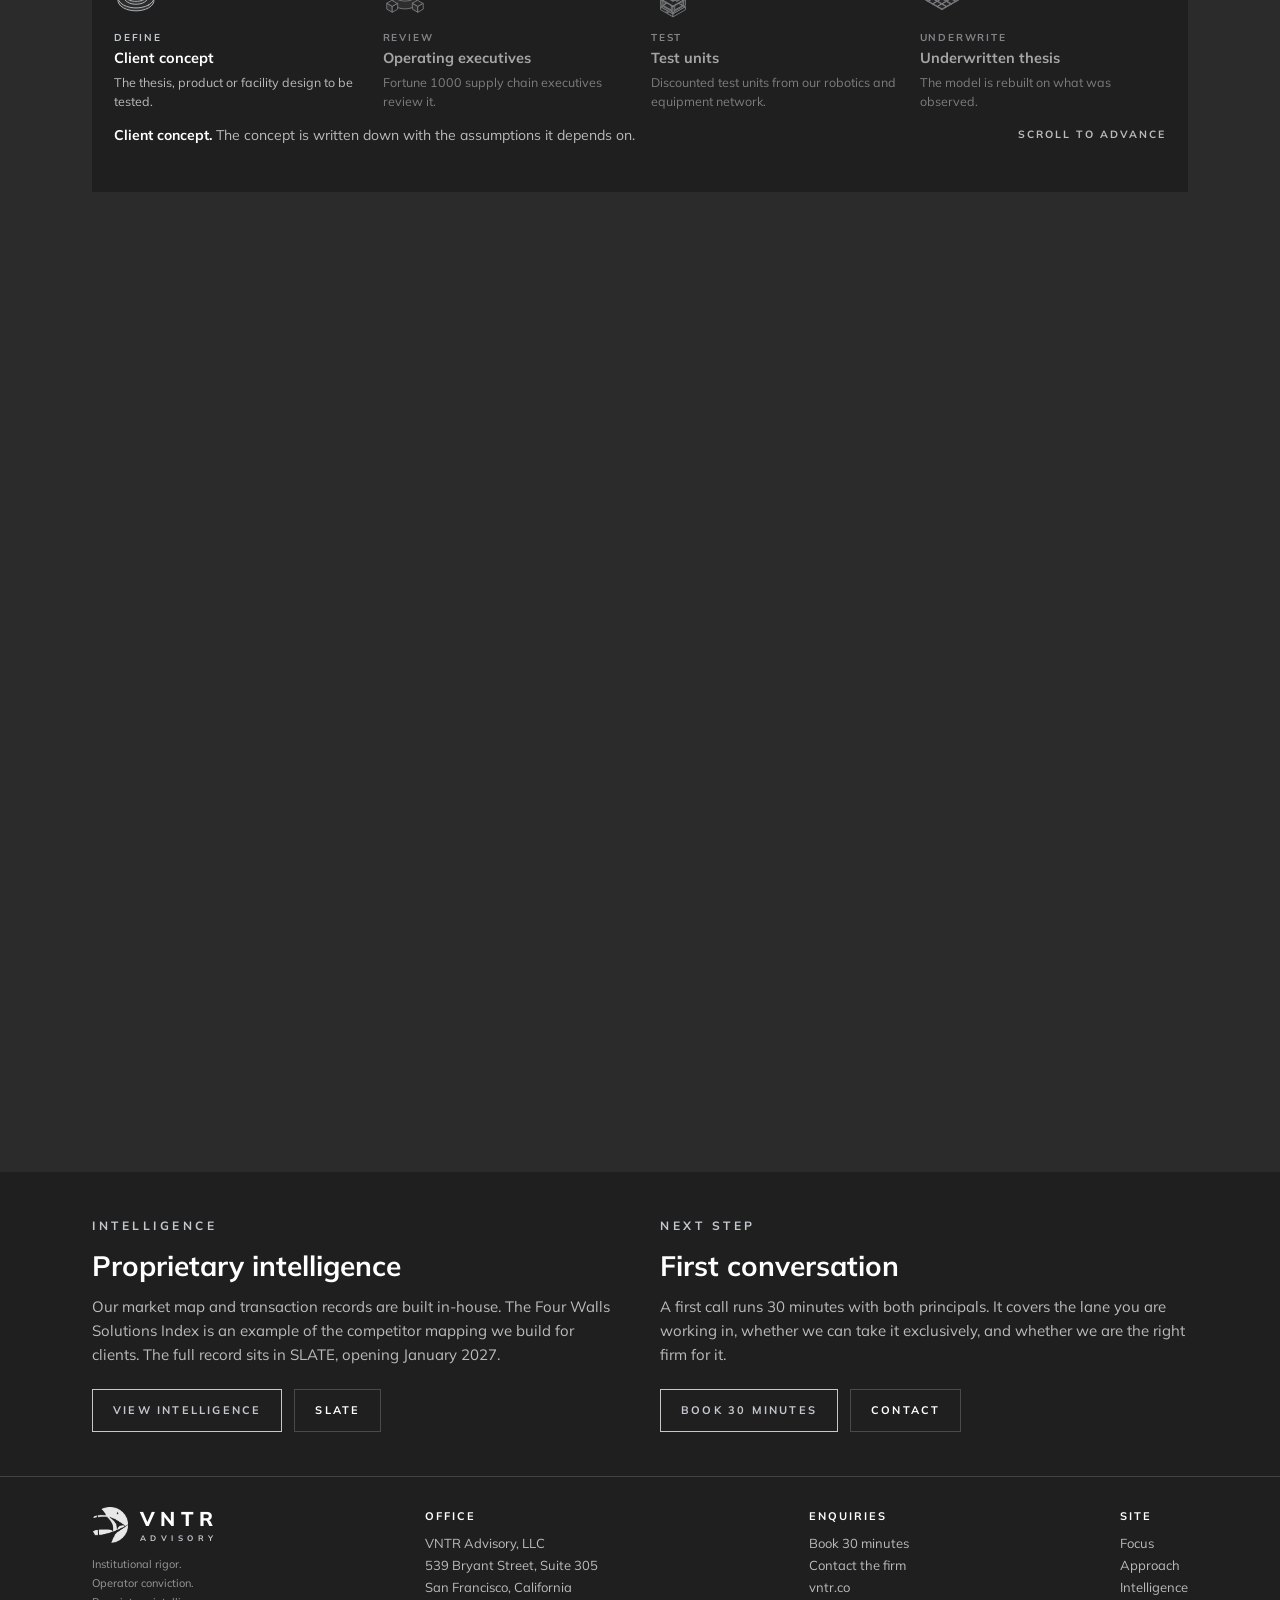
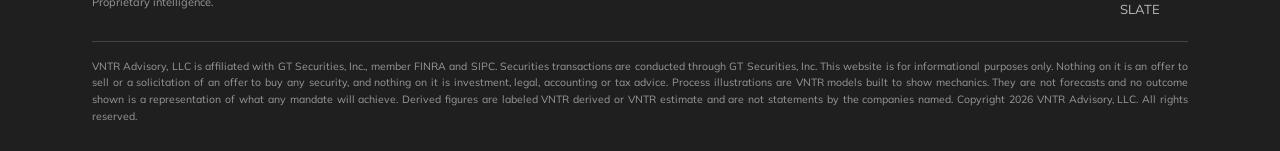
==== commit eda9fee1: "Update site: scroll-driven workflows, three-way sort, approach and intelligence revisions" ====
--- a/index.html
+++ b/index.html
@@ -6,6 +6,10 @@
 <title>VNTR Advisory</title>
 <meta name="description" content="VNTR Advisory is an AI native investment bank covering industrials: transportation, logistics and supply chain technology. Exclusive buy-side, corporate development and capital markets mandates.">
 <meta name="author" content="VNTR Advisory, LLC">
+<meta property="og:title" content="VNTR Advisory">
+<meta property="og:description" content="VNTR Advisory is an AI native investment bank covering industrials: transportation, logistics and supply chain technology. Exclusive buy-side, corporate development and capital markets mandates.">
+<meta property="og:type" content="website">
+<meta name="theme-color" content="#1F1F1F">
 <link rel="icon" href="assets/logos/vntr_emblem_platinum.png">
 <link rel="stylesheet" href="site.css">
 </head>
@@ -31,13 +35,15 @@
   <div class="wrap">
     <div class="head">
       <div><p class="label">The firm</p><h2>A single-sector investment bank</h2></div>
-      <div><p>VNTR Advisory covers transportation, logistics and supply chain technology. Our principals ran trucking, brokerage and logistics technology businesses before advising on them, and that operating background is applied to diligence and valuation on every mandate.</p></div>
+      <div><p>Transportation, logistics and supply chain technology. Our principals ran these businesses before advising on them.</p></div>
     </div>
-    <div class="two">
-      <p>We work on a small number of mandates at a time and take them exclusively. Buy-side exclusivity is defined by subsector, buyer type, revenue band and sourcing channel, so a client knows which lanes are closed to other acquirers while we work for them. On a capital raise, we do not raise for another company in the same subsector for the life of the mandate.</p>
-      <p>We do not publish tombstones. We work through a network of sovereign funds, family offices and strategics to anchor a process before the wider market sees it. Sell-side work is reserved for companies we have already served on a buy-side or capital markets mandate.</p>
+    <div class="row c4">
+      <div class="pn"><img class="ic" src="assets/icons/buyside.svg" alt=""><h3>Exclusive lanes</h3><p>Buy-side exclusivity by subsector, buyer type, revenue band and sourcing channel.</p></div>
+      <div class="pn"><img class="ic" src="assets/icons/capital-raise.svg" alt=""><h3>One raise per subsector</h3><p>We do not raise for a second company in the same subsector.</p></div>
+      <div class="pn"><img class="ic" src="assets/icons/investors-and-funds.svg" alt=""><h3>Anchored first</h3><p>Sovereign funds, family offices and strategics see a process before the wider market. No tombstones.</p></div>
+      <div class="pn"><img class="ic" src="assets/icons/sellside.svg" alt=""><h3>Sell-side by relationship</h3><p>Reserved for companies we have already served.</p></div>
     </div>
-    <div class="row c4 stats" style="margin-top:22px">
+    <div class="row c4 stats" style="margin-top:28px">
       <div class="pn stat"><div class="n" data-count="4">4</div><div class="l">Mandate types</div><div class="d">Buy-side, corporate development, capital markets, sell-side</div></div>
       <div class="pn stat"><div class="n" data-count="40" data-suffix="+">40+</div><div class="l">Years operating</div><div class="d">In trucking and logistics, among the principals</div></div>
       <div class="pn stat"><div class="n" data-count="3">3</div><div class="l">Sides of the market</div><div class="d">Assets, processing and agency</div></div>
@@ -99,10 +105,7 @@
       <div class="ex" id="sx">
         <div class="ex-head">
           <div><div class="ex-title" id="sx-title">Today</div><div class="ex-cap" id="sx-cap"></div></div>
-          <div class="ctl">
-            <span class="pin-hint">Scroll to advance</span>
-            <button class="btn q pin-off-only" id="sx-play" style="padding:9px 14px">Play</button>
-          </div>
+          <div class="ctl"><span class="scroll-hint" style="margin-top:0">Scroll to advance</span></div>
         </div>
         <div class="sx-nav">
           <div class="flow-track" id="sx-track"><img class="flow-token" id="sx-token" src="assets/logos/vntr_emblem_platinum.png" alt=""></div>
@@ -124,7 +127,7 @@
   <div class="wrap">
     <div class="head">
       <div><p class="label">Coverage</p><h2>Sector coverage</h2></div>
-      <div><p>Within each side we track the operators, the acquirers and the capital. A firm is assigned one spine, and a brokerage that runs its own software is classified as a brokerage.</p></div>
+      <div><p>Within each side we track the operators, the acquirers and the capital. A business is classified by what it owns, and an integrated company is mapped piece by piece.</p></div>
     </div>
     <div class="row c3">
       <div class="pn"><img class="ic" src="assets/icons/truckload.svg" alt=""><h3>Assets</h3><p>Truckload, less-than-truckload, flatbed and heavy haul, tanker and bulk, drayage, intermodal and rail, ocean freight, air cargo, ports and terminals, warehousing, cold chain, robotics and automation equipment, and telematics hardware. Technology controls assets through robotics.</p></div>
@@ -152,7 +155,7 @@
       <div>
         <p class="label">Intelligence</p>
         <h2>Proprietary intelligence</h2>
-        <p>The market map, the Four Walls Solutions Index and our transaction records are maintained in-house and used on live mandates. Selected exhibits are open on this site. The full universe, the relationship graph and the transaction record sit in SLATE, which opens in January 2027.</p>
+        <p>Our market map and transaction records are built in-house. The Four Walls Solutions Index is an example of the competitor mapping we build for clients. The full record sits in SLATE, opening January 2027.</p>
         <div class="btns"><a class="btn" href="intelligence.html">View intelligence</a><a class="btn q" href="https://slate.vntr.co">SLATE</a></div>
       </div>
       <div>
--- a/site.css
+++ b/site.css
@@ -162,11 +162,11 @@
 .lane-h{display:flex; justify-content:space-between; gap:18px; flex-wrap:wrap; align-items:baseline; margin-bottom:10px}
 .lane-n{font-size:12px; font-weight:700; letter-spacing:3px; text-transform:uppercase; color:var(--white)}
 .lane-s{font-size:13.5px; color:var(--lgray)}
-.dots{display:flex; flex-wrap:wrap; gap:5px; margin-bottom:12px}
-.dot{width:13px; height:13px; border:1px solid #3d3d3d}
+.dots{display:flex; flex-wrap:wrap; gap:4px; margin-bottom:12px}
+.dot{width:11px; height:11px; border:1px solid #3d3d3d}
 .dot.s1{border-color:#5a5a5a; background:#484848}
 .dot.s2{border-color:var(--pewter); background:var(--pewter)}
-.dot.s3{border-color:var(--platinum); background:var(--platinum); box-shadow:inset 0 0 0 3px var(--ink)}
+.dot.s3{border-color:var(--platinum); background:var(--platinum); box-shadow:inset 0 0 0 2px var(--ink)}
 .dot.s4{border-color:var(--platinum); background:var(--platinum)}
 .dot.s5{border-color:#50545a; background:#3f4348}
 .legend{display:flex; gap:18px; flex-wrap:wrap; margin-top:16px}
@@ -275,3 +275,37 @@
 .lane .row{gap:10px 20px; margin-top:4px}
 .note{padding-top:0}
 @media (max-width:900px){ .fs{padding:0} .row{gap:22px} }
+
+/* nav login and keyboard focus */
+.nav-links a.cta.login{border-color:var(--platinum); color:var(--platinum); margin-left:-18px}
+.nav-links a.cta.login:hover{background:var(--platinum); color:var(--ink)}
+a:focus-visible, button:focus-visible, input:focus-visible{outline:1px solid var(--platinum); outline-offset:3px}
+.sr{position:absolute; width:1px; height:1px; overflow:hidden; clip:rect(0 0 0 0); white-space:nowrap}
+@media (max-width:900px){ .nav-links a.cta.login{margin-left:0} }
+
+/* QA pass */
+html{background:var(--ink)}
+.hero-ship{clip-path:inset(1% 1% 5% 1%)}
+.fs{display:flex; flex-direction:column; align-items:flex-start; justify-content:flex-start; opacity:.6}
+.fs.seen{opacity:.82}
+.fs.on{opacity:1}
+@media (max-width:900px){
+  .fs{display:grid}
+  .ft{display:grid; grid-template-columns:1fr 1fr; gap:26px 20px}
+}
+
+.sx-kid em{position:absolute; left:0; right:0; top:100%}
+@media (max-width:700px){
+  .sx-kid{width:86px; margin-left:-43px}
+  .sx-kid span{font-size:10.5px}
+  .sx-kid em{font-size:8px; letter-spacing:1.2px}
+}
+
+/* scroll-driven exhibits */
+.scroll-hint{display:none; font-size:10.5px; font-weight:700; letter-spacing:2px; text-transform:uppercase; color:var(--lgray); margin-top:16px; white-space:nowrap}
+.motion .scroll-hint{display:inline-block}
+.pin-hint{display:none}
+
+/* every button inverts on hover */
+.btn.q:hover{background:var(--platinum); border-color:var(--platinum); color:var(--ink)}
+.nav-links a.cta:hover{background:var(--platinum); border-color:var(--platinum); color:var(--ink)}
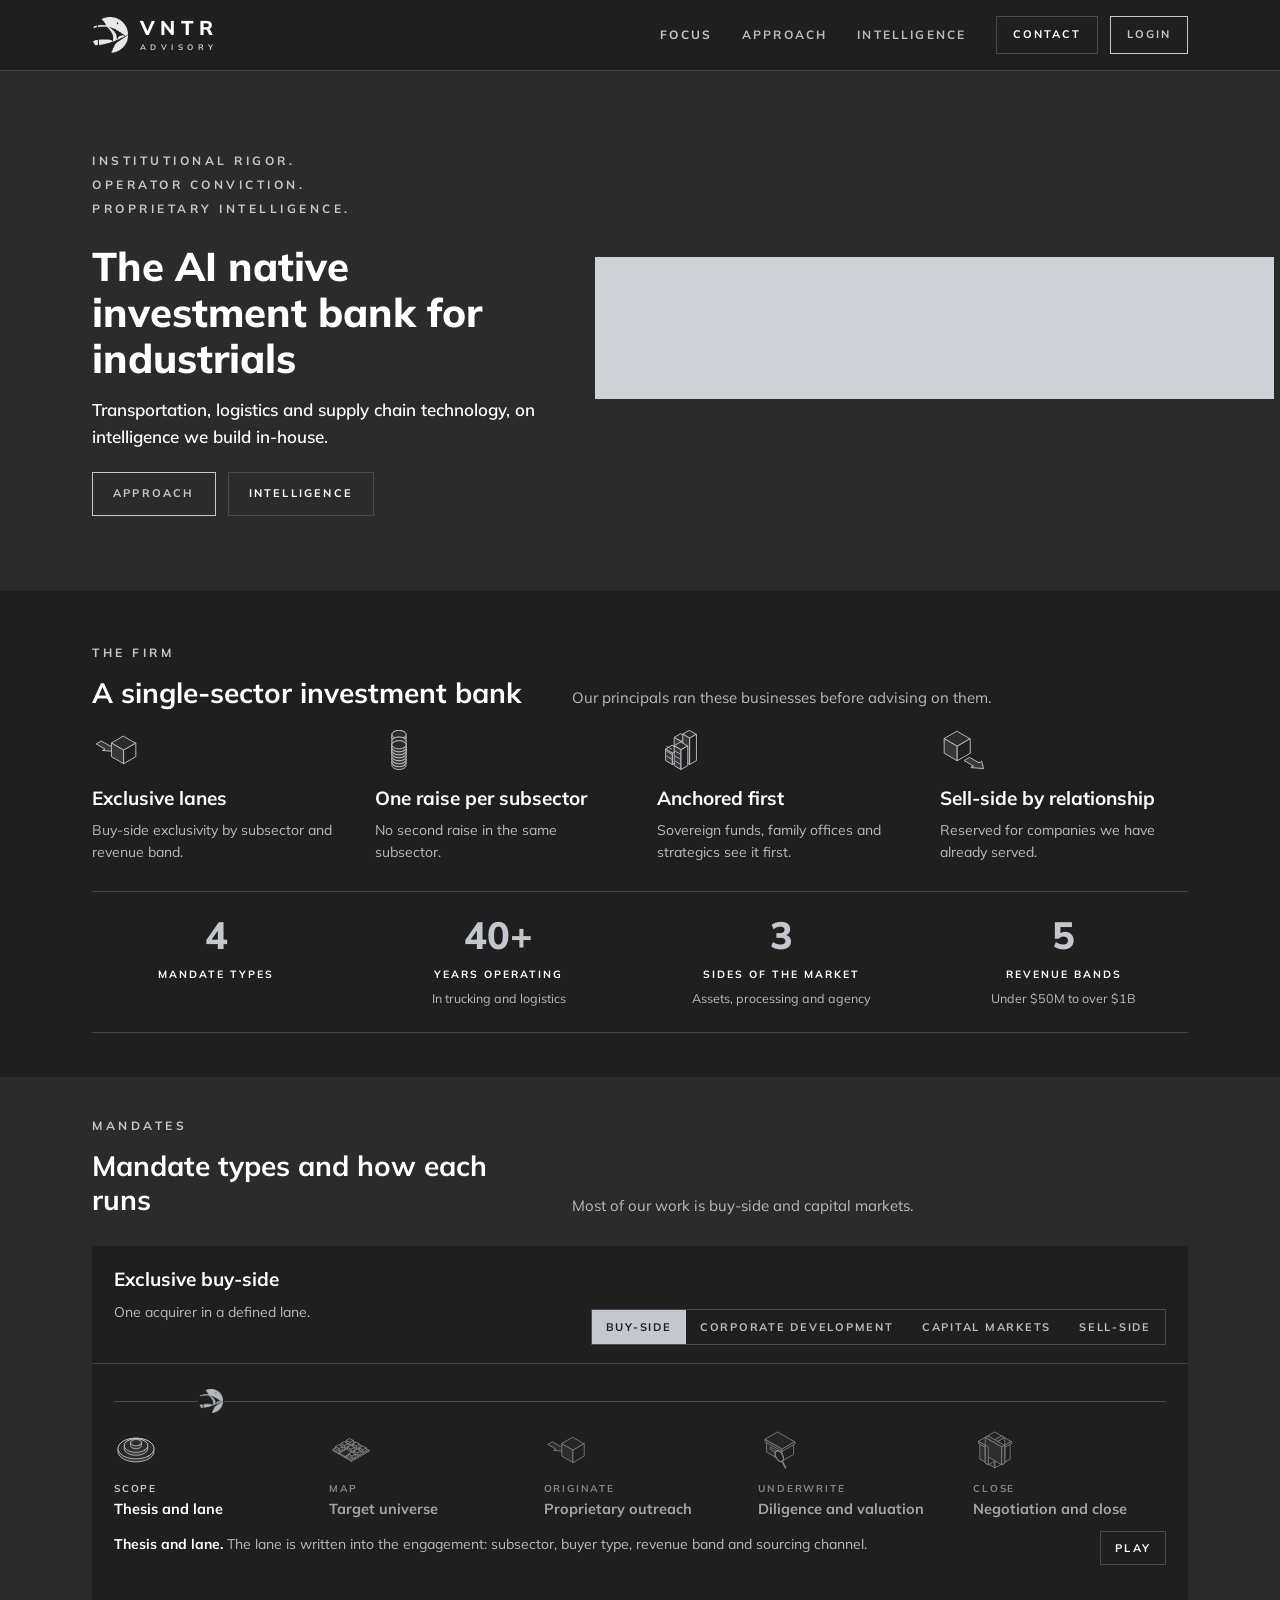
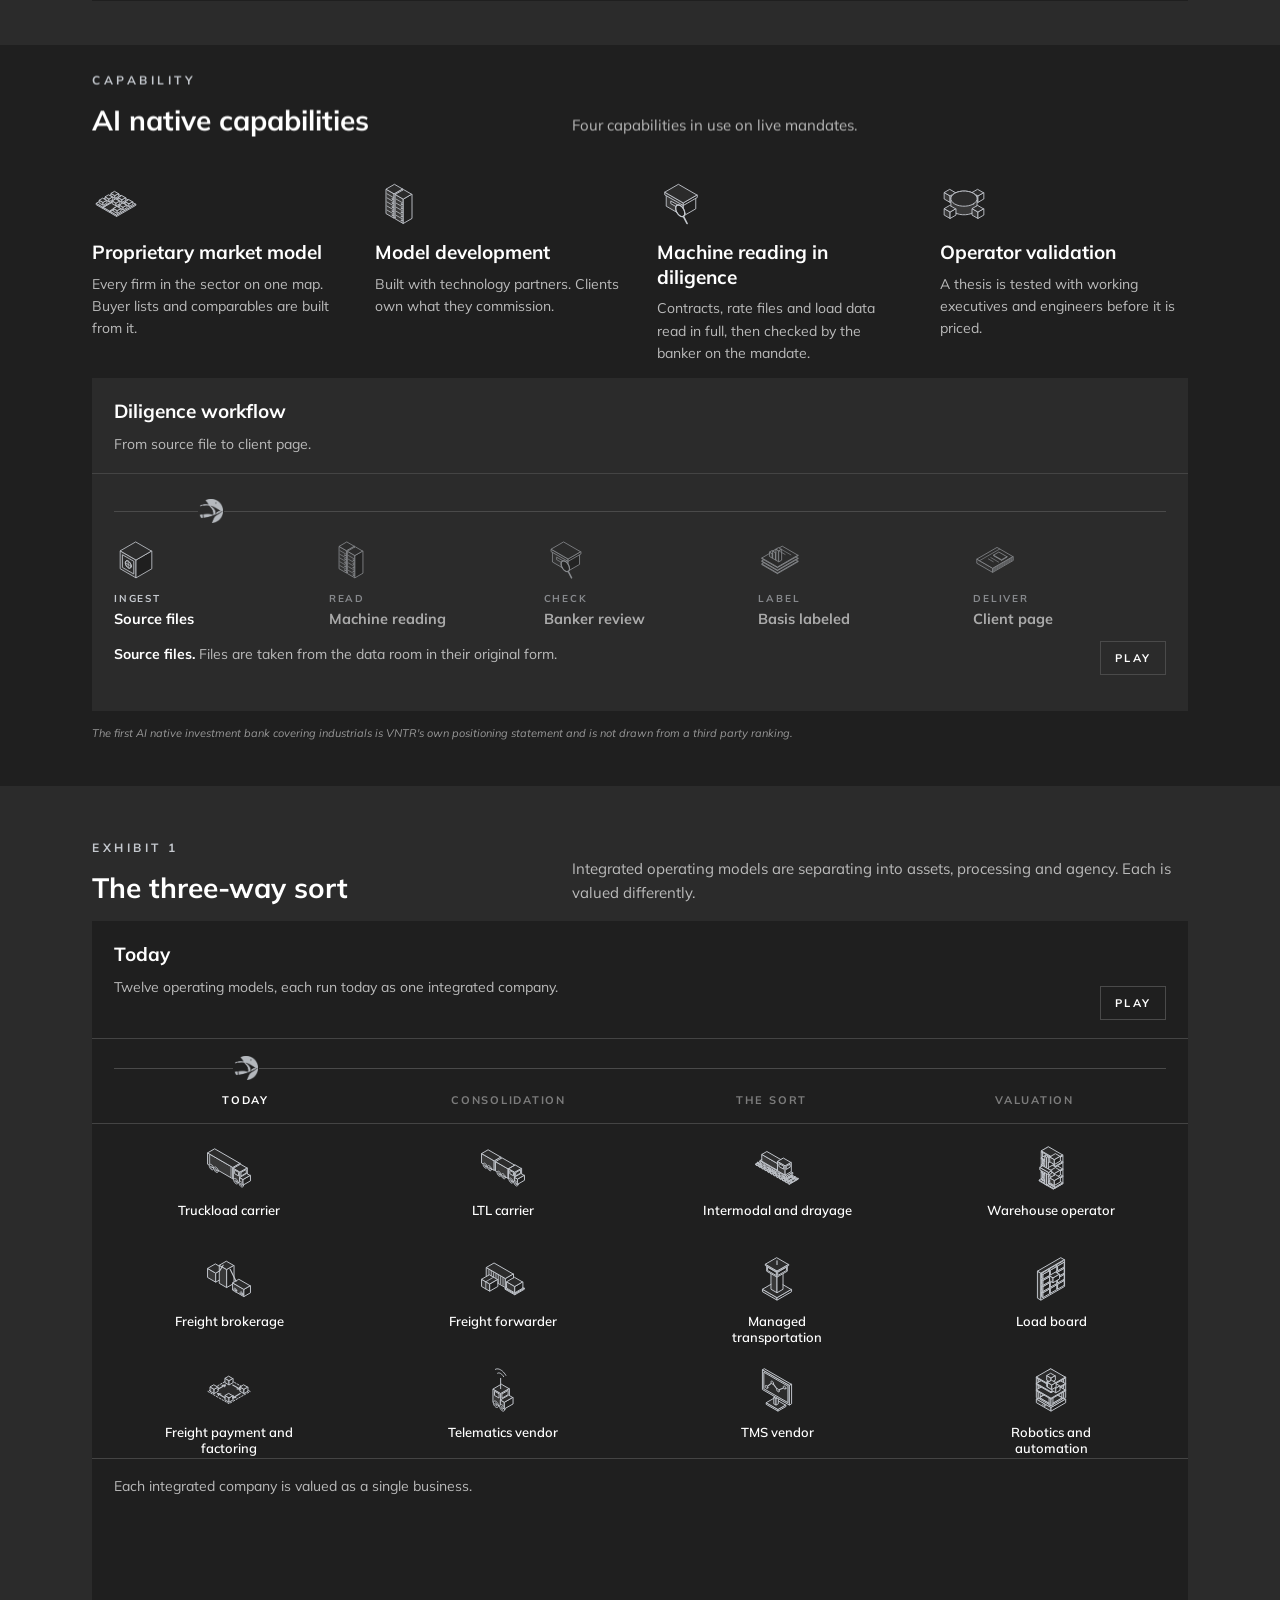
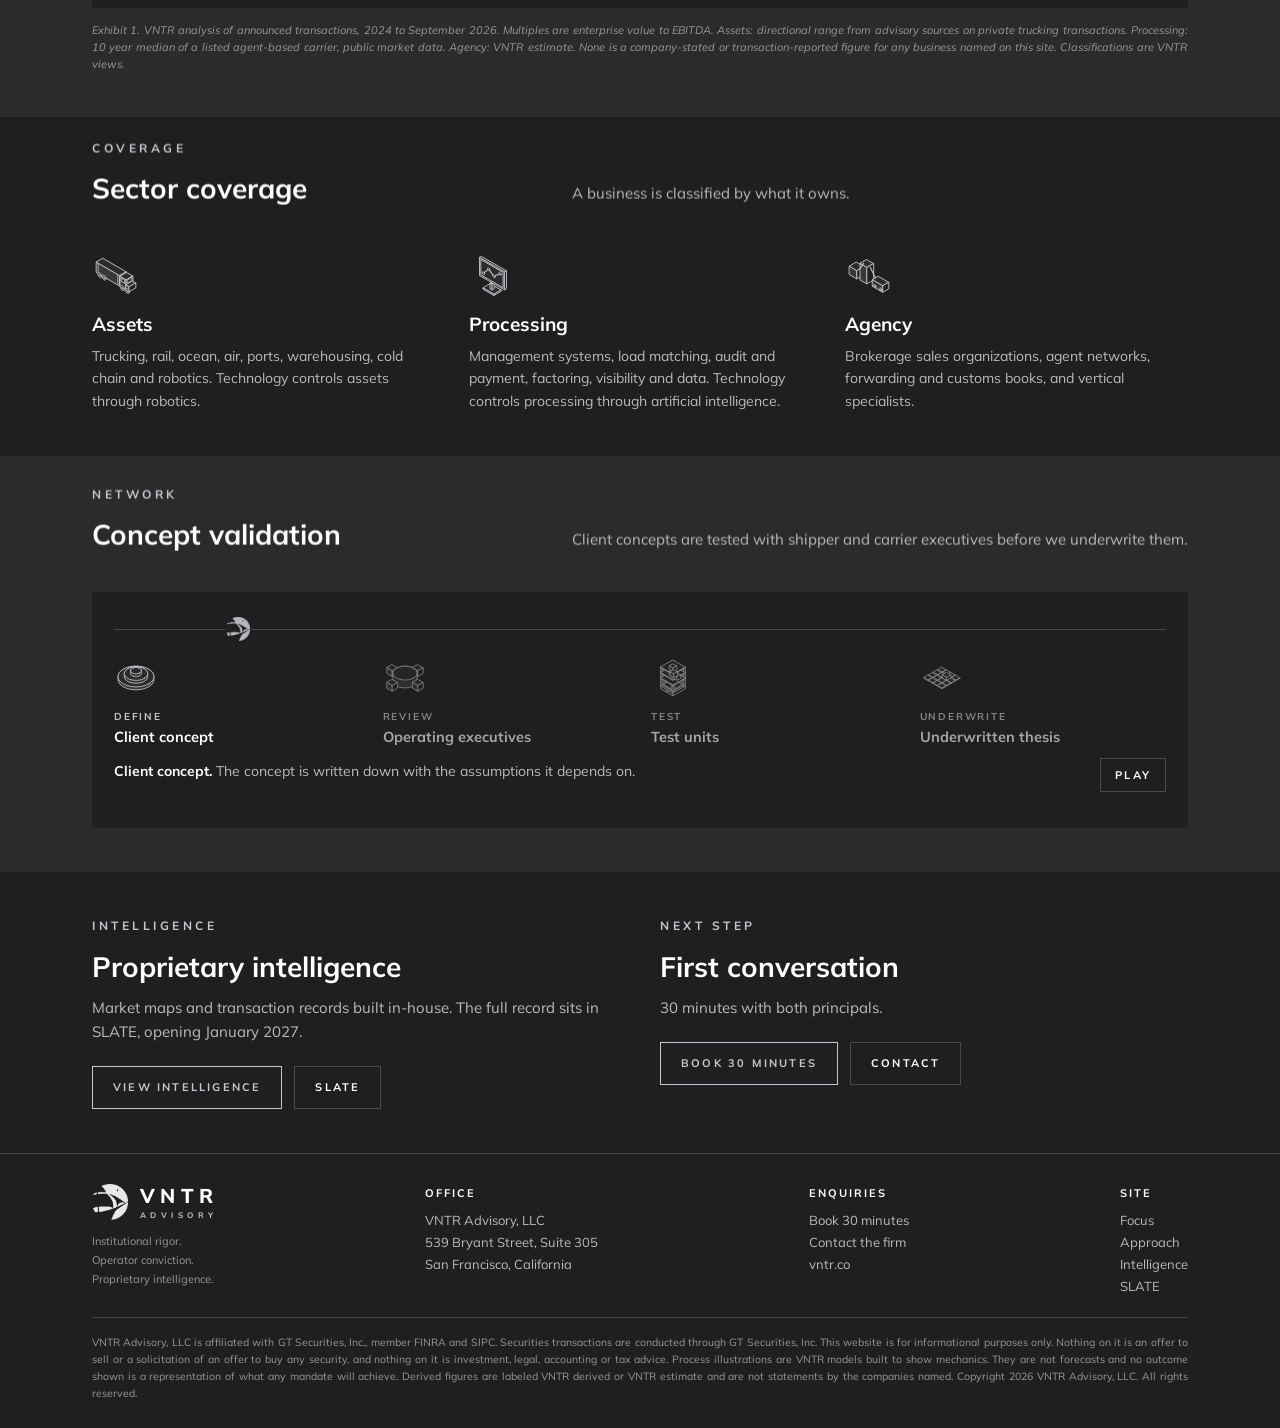
==== commit 0a7719e9: "Autoplay exhibits with draggable sailboat track, shorter copy, pages open at top" ====
--- a/index.html
+++ b/index.html
@@ -22,7 +22,7 @@
     <div class="hero-copy" id="hero-copy">
       <p class="tag"><span>Institutional rigor.</span><span>Operator conviction.</span><span>Proprietary intelligence.</span></p>
       <h1>The AI native investment bank for industrials</h1>
-      <p class="lead">Exclusive buy-side, corporate development and capital markets mandates in transportation, logistics and supply chain technology, run on intelligence we build in-house.</p>
+      <p class="lead">Transportation, logistics and supply chain technology, on intelligence we build in-house.</p>
       <div class="btns">
         <a class="btn" href="approach.html">Approach</a>
         <a class="btn q" href="intelligence.html">Intelligence</a>
@@ -35,19 +35,19 @@
   <div class="wrap">
     <div class="head">
       <div><p class="label">The firm</p><h2>A single-sector investment bank</h2></div>
-      <div><p>Transportation, logistics and supply chain technology. Our principals ran these businesses before advising on them.</p></div>
+      <div><p>Our principals ran these businesses before advising on them.</p></div>
     </div>
     <div class="row c4">
-      <div class="pn"><img class="ic" src="assets/icons/buyside.svg" alt=""><h3>Exclusive lanes</h3><p>Buy-side exclusivity by subsector, buyer type, revenue band and sourcing channel.</p></div>
-      <div class="pn"><img class="ic" src="assets/icons/capital-raise.svg" alt=""><h3>One raise per subsector</h3><p>We do not raise for a second company in the same subsector.</p></div>
-      <div class="pn"><img class="ic" src="assets/icons/investors-and-funds.svg" alt=""><h3>Anchored first</h3><p>Sovereign funds, family offices and strategics see a process before the wider market. No tombstones.</p></div>
+      <div class="pn"><img class="ic" src="assets/icons/buyside.svg" alt=""><h3>Exclusive lanes</h3><p>Buy-side exclusivity by subsector and revenue band.</p></div>
+      <div class="pn"><img class="ic" src="assets/icons/capital-raise.svg" alt=""><h3>One raise per subsector</h3><p>No second raise in the same subsector.</p></div>
+      <div class="pn"><img class="ic" src="assets/icons/investors-and-funds.svg" alt=""><h3>Anchored first</h3><p>Sovereign funds, family offices and strategics see it first.</p></div>
       <div class="pn"><img class="ic" src="assets/icons/sellside.svg" alt=""><h3>Sell-side by relationship</h3><p>Reserved for companies we have already served.</p></div>
     </div>
     <div class="row c4 stats" style="margin-top:28px">
-      <div class="pn stat"><div class="n" data-count="4">4</div><div class="l">Mandate types</div><div class="d">Buy-side, corporate development, capital markets, sell-side</div></div>
-      <div class="pn stat"><div class="n" data-count="40" data-suffix="+">40+</div><div class="l">Years operating</div><div class="d">In trucking and logistics, among the principals</div></div>
+      <div class="pn stat"><div class="n" data-count="4">4</div><div class="l">Mandate types</div></div>
+      <div class="pn stat"><div class="n" data-count="40" data-suffix="+">40+</div><div class="l">Years operating</div><div class="d">In trucking and logistics</div></div>
       <div class="pn stat"><div class="n" data-count="3">3</div><div class="l">Sides of the market</div><div class="d">Assets, processing and agency</div></div>
-      <div class="pn stat"><div class="n" data-count="5">5</div><div class="l">Revenue bands</div><div class="d">Under $50M to over $1B, used to define exclusivity</div></div>
+      <div class="pn stat"><div class="n" data-count="5">5</div><div class="l">Revenue bands</div><div class="d">Under $50M to over $1B</div></div>
     </div>
   </div>
 </section>
@@ -56,7 +56,7 @@
   <div class="wrap">
     <div class="head">
       <div><p class="label">Mandates</p><h2>Mandate types and how each runs</h2></div>
-      <div><p>Listed in order of emphasis. Most of our work is buy-side and capital markets. Select a mandate type to see its workflow.</p></div>
+      <div><p>Most of our work is buy-side and capital markets.</p></div>
     </div>
     <div class="ex">
       <div class="ex-head">
@@ -76,17 +76,17 @@
 <section class="g-ink">
   <div class="wrap">
     <div class="head">
-      <div><p class="label">Capability</p><h2>The AI native claim, item by item</h2></div>
-      <div><p>The term covers four capabilities that are in use on live mandates and can be shown to a client. The workflow below follows a single figure from source file to client page.</p></div>
+      <div><p class="label">Capability</p><h2>AI native capabilities</h2></div>
+      <div><p>Four capabilities in use on live mandates.</p></div>
     </div>
     <div class="row c4">
-      <div class="pn"><img class="ic" src="assets/icons/market-map.svg" alt=""><h3>Proprietary market model</h3><p>Every firm in the sector sits on one archetype spine, with mode, geography, vertical and technology posture carried as tags. Buyer universes and comparables are built from it.</p></div>
-      <div class="pn"><img class="ic" src="assets/icons/ai-and-data-infrastructure.svg" alt=""><h3>Model development</h3><p>We develop proprietary models with technology partners. Where a client commissions that work, the client owns the resulting intellectual property.</p></div>
-      <div class="pn"><img class="ic" src="assets/icons/due-diligence.svg" alt=""><h3>Machine reading in diligence</h3><p>Load data, contracts, rate files and operating reports are read at a volume a deal team cannot cover by hand, then checked by the banker who owns the mandate.</p></div>
-      <div class="pn"><img class="ic" src="assets/icons/management-meeting.svg" alt=""><h3>Operator validation</h3><p>A thesis is tested with working executives and engineers before it is priced. For equipment and robotics, we source discounted test units from our network.</p></div>
+      <div class="pn"><img class="ic" src="assets/icons/market-map.svg" alt=""><h3>Proprietary market model</h3><p>Every firm in the sector on one map. Buyer lists and comparables are built from it.</p></div>
+      <div class="pn"><img class="ic" src="assets/icons/ai-and-data-infrastructure.svg" alt=""><h3>Model development</h3><p>Built with technology partners. Clients own what they commission.</p></div>
+      <div class="pn"><img class="ic" src="assets/icons/due-diligence.svg" alt=""><h3>Machine reading in diligence</h3><p>Contracts, rate files and load data read in full, then checked by the banker on the mandate.</p></div>
+      <div class="pn"><img class="ic" src="assets/icons/management-meeting.svg" alt=""><h3>Operator validation</h3><p>A thesis is tested with working executives and engineers before it is priced.</p></div>
     </div>
     <div class="ex" style="margin-top:14px">
-      <div class="ex-head"><div><div class="ex-title">Diligence workflow</div><div class="ex-cap" style="min-height:0">How a figure moves from a source file to a client page.</div></div></div>
+      <div class="ex-head"><div><div class="ex-title">Diligence workflow</div><div class="ex-cap" style="min-height:0">From source file to client page.</div></div></div>
       <div class="ex-body"><div id="dd-flow"></div></div>
     </div>
     <p class="src">The first AI native investment bank covering industrials is VNTR's own positioning statement and is not drawn from a third party ranking.</p>
@@ -97,15 +97,14 @@
   <div class="wrap">
     <div class="head">
       <div><p class="label">Exhibit 1</p><h2>The three-way sort</h2></div>
-      <div><p>The integrated operating models of today are separating into three positions: assets, processing and agency. Acquirers extract the transaction work from the company that sells the freight, and the two are valued very differently.</p></div>
+      <div><p>Integrated operating models are separating into assets, processing and agency. Each is valued differently.</p></div>
     </div>
   </div>
-  <div class="pin" id="sx-pin">
-    <div class="pin-in"><div class="wrap">
+  <div class="wrap">
       <div class="ex" id="sx">
         <div class="ex-head">
           <div><div class="ex-title" id="sx-title">Today</div><div class="ex-cap" id="sx-cap"></div></div>
-          <div class="ctl"><span class="scroll-hint" style="margin-top:0">Scroll to advance</span></div>
+          <div class="ctl"><button class="btn q" id="sx-play" style="padding:9px 14px">Pause</button></div>
         </div>
         <div class="sx-nav">
           <div class="flow-track" id="sx-track"><img class="flow-token" id="sx-token" src="assets/logos/vntr_emblem_platinum.png" alt=""></div>
@@ -116,10 +115,9 @@
         <div class="sx-stage" id="sx-stage"></div>
         <div class="sx-foot" id="sx-foot"></div>
       </div>
-    </div></div>
   </div>
   <div class="wrap">
-    <p class="src">Exhibit 1. VNTR analysis of announced transactions and corporate actions, 2024 to September 2026. Transaction values are as disclosed by the parties. Where terms were not disclosed, no multiple is shown. All valuation figures are enterprise value to EBITDA. The assets range is from advisory sources on private trucking transactions and is directional. The processing figure is the 10 year median of a listed agent-based carrier and is public market data. The agency range is a VNTR estimate. None of the three is a company-stated or transaction-reported figure for any business named on this site. The classification of each business is a VNTR view.</p>
+    <p class="src">Exhibit 1. VNTR analysis of announced transactions, 2024 to September 2026. Multiples are enterprise value to EBITDA. Assets: directional range from advisory sources on private trucking transactions. Processing: 10 year median of a listed agent-based carrier, public market data. Agency: VNTR estimate. None is a company-stated or transaction-reported figure for any business named on this site. Classifications are VNTR views.</p>
   </div>
 </section>
 
@@ -127,12 +125,12 @@
   <div class="wrap">
     <div class="head">
       <div><p class="label">Coverage</p><h2>Sector coverage</h2></div>
-      <div><p>Within each side we track the operators, the acquirers and the capital. A business is classified by what it owns, and an integrated company is mapped piece by piece.</p></div>
+      <div><p>A business is classified by what it owns.</p></div>
     </div>
     <div class="row c3">
-      <div class="pn"><img class="ic" src="assets/icons/truckload.svg" alt=""><h3>Assets</h3><p>Truckload, less-than-truckload, flatbed and heavy haul, tanker and bulk, drayage, intermodal and rail, ocean freight, air cargo, ports and terminals, warehousing, cold chain, robotics and automation equipment, and telematics hardware. Technology controls assets through robotics.</p></div>
-      <div class="pn"><img class="ic" src="assets/icons/transportation-management.svg" alt=""><h3>Processing</h3><p>Transportation and warehouse management, managed transportation, load boards and matching, freight audit and payment, factoring, carrier identity and fraud, visibility, back office automation and data infrastructure. Technology controls processing through artificial intelligence.</p></div>
-      <div class="pn"><img class="ic" src="assets/icons/freight-brokerage-and-3pl.svg" alt=""><h3>Agency</h3><p>Freight brokerage sales organizations, independent agent networks, freight forwarding and customs books, owner operator and driver pools, and vertical specialists in automotive, aerospace, healthcare and project cargo.</p></div>
+      <div class="pn"><img class="ic" src="assets/icons/truckload.svg" alt=""><h3>Assets</h3><p>Trucking, rail, ocean, air, ports, warehousing, cold chain and robotics. Technology controls assets through robotics.</p></div>
+      <div class="pn"><img class="ic" src="assets/icons/transportation-management.svg" alt=""><h3>Processing</h3><p>Management systems, load matching, audit and payment, factoring, visibility and data. Technology controls processing through artificial intelligence.</p></div>
+      <div class="pn"><img class="ic" src="assets/icons/freight-brokerage-and-3pl.svg" alt=""><h3>Agency</h3><p>Brokerage sales organizations, agent networks, forwarding and customs books, and vertical specialists.</p></div>
     </div>
   </div>
 </section>
@@ -141,7 +139,7 @@
   <div class="wrap">
     <div class="head">
       <div><p class="label">Network</p><h2>Concept validation</h2></div>
-      <div><p>Mandate clients get direct introductions to supply chain executives at large shippers and carriers, and access to our robotics and equipment relationships. The workflow shows how a client concept is tested before we underwrite it.</p></div>
+      <div><p>Client concepts are tested with shipper and carrier executives before we underwrite them.</p></div>
     </div>
     <div class="ex">
       <div class="ex-body"><div id="val-flow"></div></div>
@@ -155,13 +153,13 @@
       <div>
         <p class="label">Intelligence</p>
         <h2>Proprietary intelligence</h2>
-        <p>Our market map and transaction records are built in-house. The Four Walls Solutions Index is an example of the competitor mapping we build for clients. The full record sits in SLATE, opening January 2027.</p>
+        <p>Market maps and transaction records built in-house. The full record sits in SLATE, opening January 2027.</p>
         <div class="btns"><a class="btn" href="intelligence.html">View intelligence</a><a class="btn q" href="https://slate.vntr.co">SLATE</a></div>
       </div>
       <div>
         <p class="label">Next step</p>
         <h2>First conversation</h2>
-        <p>A first call runs 30 minutes with both principals. It covers the lane you are working in, whether we can take it exclusively, and whether we are the right firm for it.</p>
+        <p>30 minutes with both principals.</p>
         <div class="btns"><a class="btn" id="book" href="#">Book 30 minutes</a><a class="btn q" href="contact.html">Contact</a></div>
       </div>
     </div>
--- a/site.css
+++ b/site.css
@@ -248,7 +248,7 @@
 @media (max-width:900px){ .sx-nav .flow-track{display:block} .sx-labels button{font-size:9.5px; letter-spacing:.08em} }
 
 .sx-side{position:absolute; top:0; text-align:center; padding:0 26px; opacity:0; pointer-events:none; transition:opacity .5s ease}
-.sx-side.on{opacity:1; transition:opacity .7s ease .45s}
+.sx-side.on{opacity:1; transition:opacity .7s ease .45s, transform 1.3s cubic-bezier(.2,.7,.2,1) .45s}
 .sx-side img{width:72px; height:72px; margin:0 auto 12px}
 .sx-side b{display:block; font-size:12px; letter-spacing:3.5px; text-transform:uppercase; color:var(--platinum)}
 .sx-side p{font-size:13px; color:var(--lgray); margin:8px auto 12px; max-width:34ch; line-height:1.5; min-height:78px}
@@ -309,3 +309,9 @@
 /* every button inverts on hover */
 .btn.q:hover{background:var(--platinum); border-color:var(--platinum); color:var(--ink)}
 .nav-links a.cta:hover{background:var(--platinum); border-color:var(--platinum); color:var(--ink)}
+
+.flow-track{cursor:pointer; touch-action:none}
+.flow-token{cursor:grab}
+.sx-side{transition:opacity .5s, transform 1.1s cubic-bezier(.2,.7,.2,1); transform:scale(.86)}
+.sx-stage.pop .sx-side{transform:scale(1.05)}
+@media(max-width:700px){.sx-side,.sx-stage.pop .sx-side{transform:none}}
